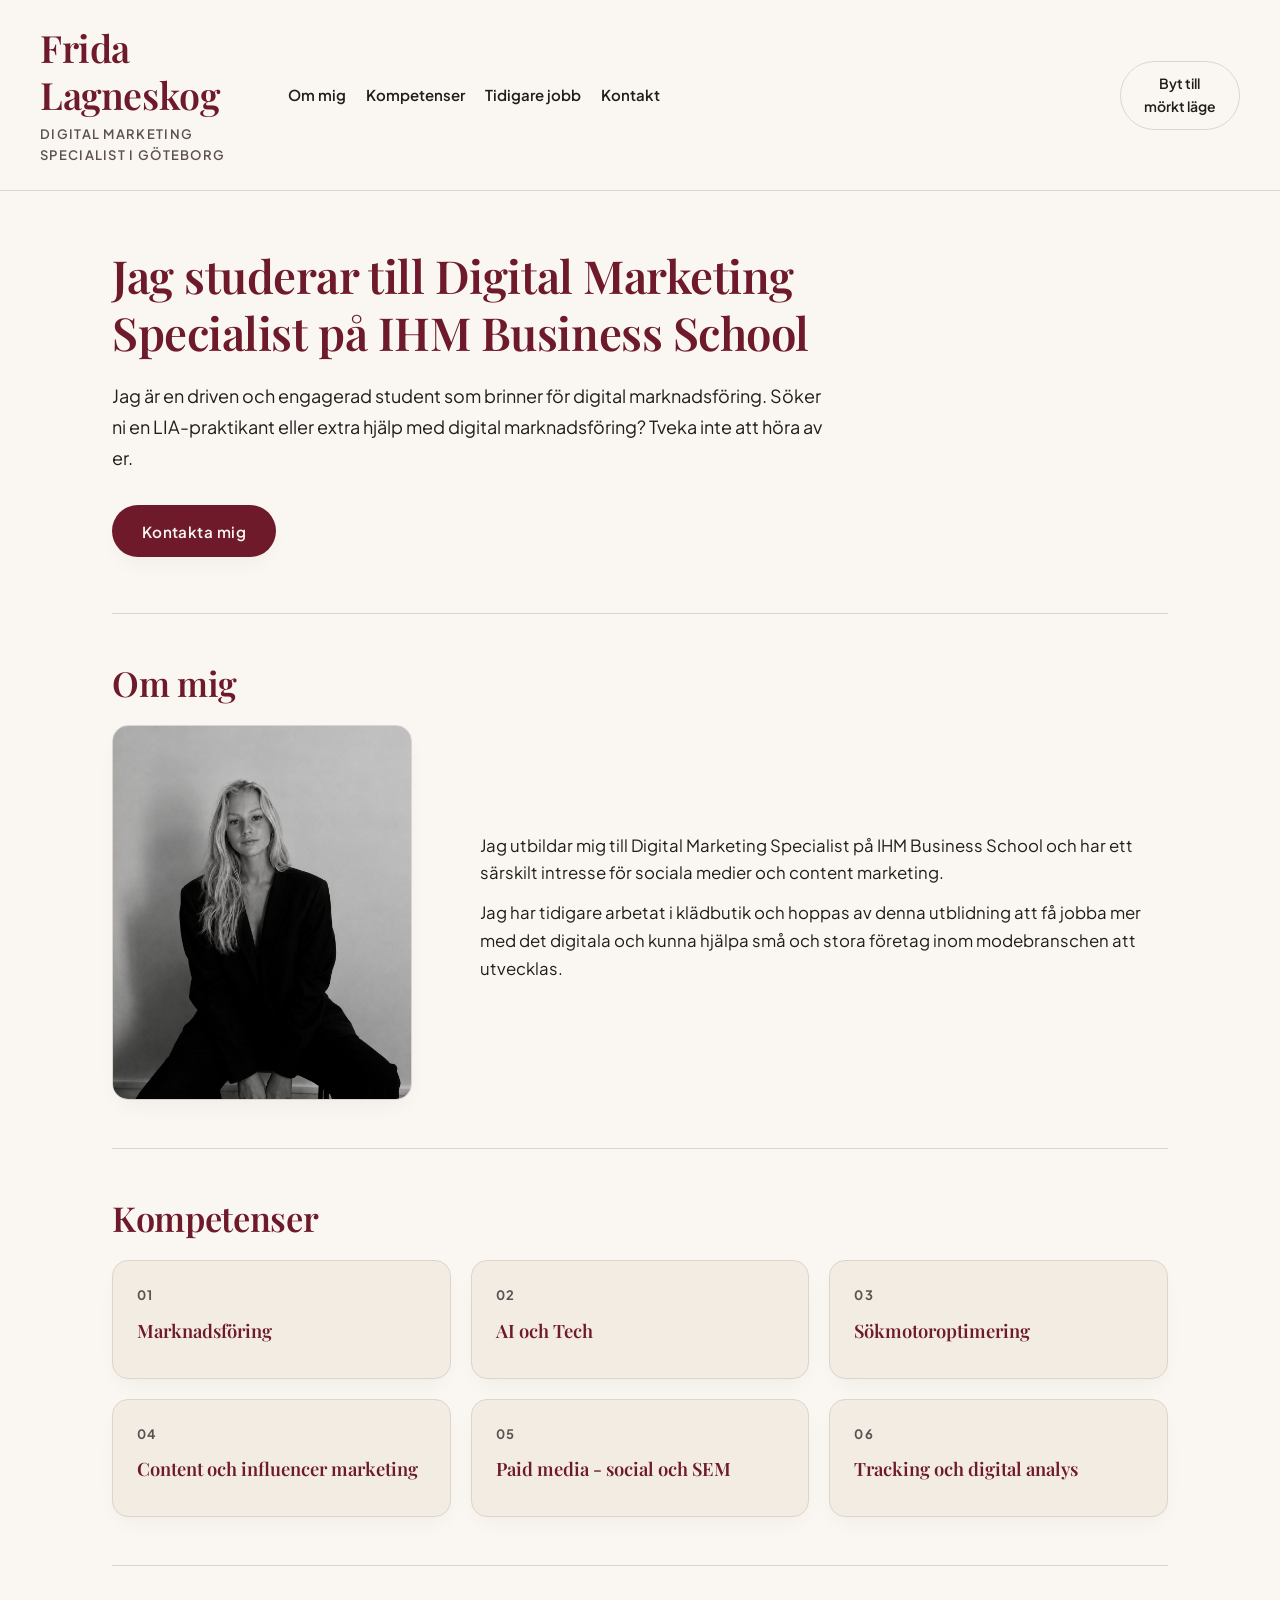
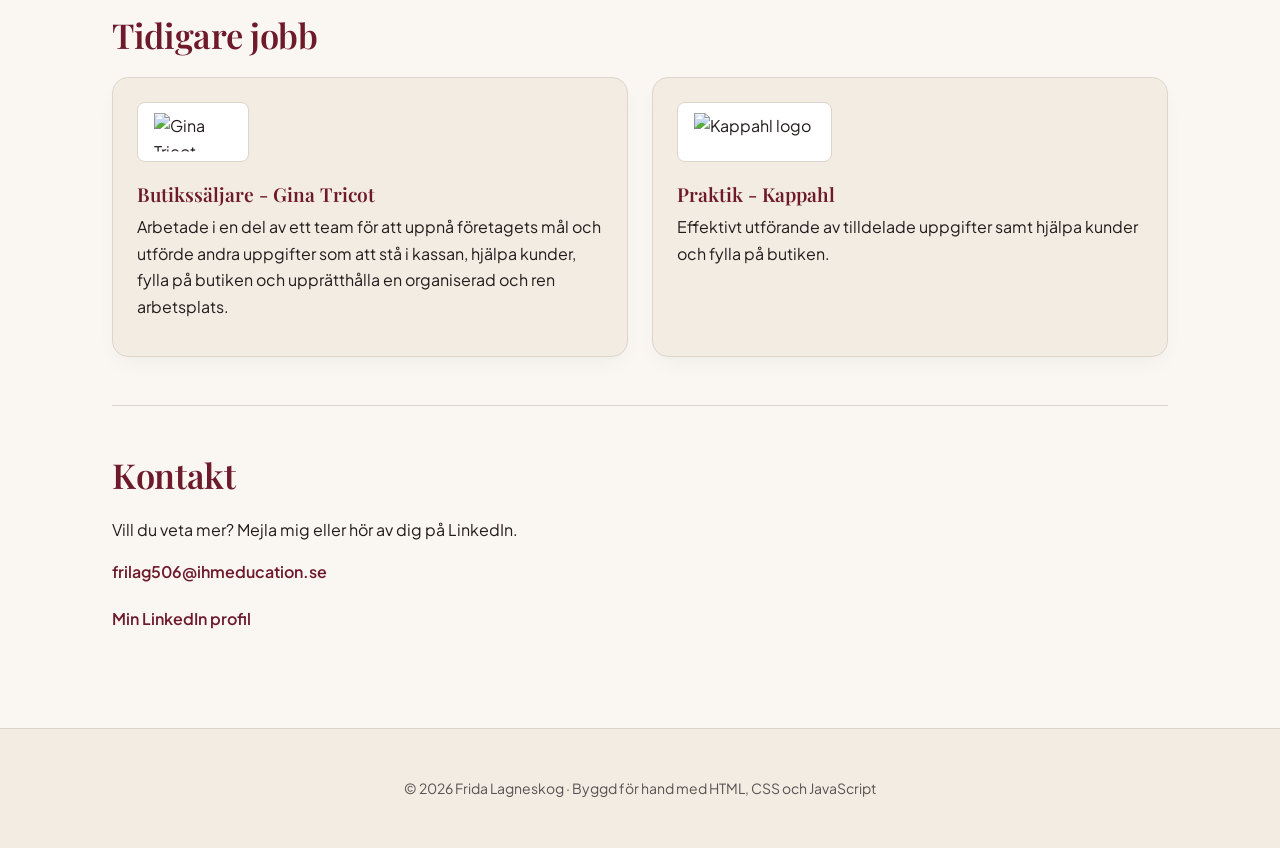
==== ihm-frida-lagneskog/index.html @ 43b55416 "Add files via upload" ====
<!DOCTYPE html>
<html lang="sv">

<head>
   <meta charset="UTF-8">
   <meta name="viewport" content="width=device-width, initial-scale=1.0">
   <title>Frida Lagneskog - Digital Marketing Specialist</title>
   <link rel="preconnect" href="https://fonts.googleapis.com">
   <link rel="preconnect" href="https://fonts.gstatic.com" crossorigin>
   <link
      href="https://fonts.googleapis.com/css2?family=Playfair+Display:ital,wght@0,400..700;1,400..700&family=Plus+Jakarta+Sans:wght@400;500;600;700&display=swap"
      rel="stylesheet">
   <link rel="stylesheet" href="style.css">
   <script defer src="script.js"></script>
</head>

<body>
   <header class="sidhuvud">
      <div>
         <h1>Frida Lagneskog</h1>
         <p class="roll">Digital Marketing Specialist i Göteborg</p>
      </div>
      <nav aria-label="Huvudmeny">
         <ul>
            <li><a href="#om">Om mig</a></li>
            <li><a href="#kompetenser">Kompetenser</a></li>
            <li><a href="#tidigare-jobb">Tidigare jobb</a></li>
            <li><a href="#kontakt">Kontakt</a></li>
         </ul>
      </nav>
      <button id="tema" type="button" hidden>Byt till mörkt läge</button>
   </header>

   <main>
      <section class="hero">
         <h2>Jag studerar till Digital Marketing Specialist på IHM Business School</h2>
         <p>Jag är en driven och engagerad student som brinner för digital marknadsföring. Söker ni en LIA-praktikant
            eller extra hjälp med digital marknadsföring? Tveka inte att höra av er.</p>
         <a href="#kontakt" class="knapp">Kontakta mig</a>
      </section>

      <section id="om">
         <h2>Om mig</h2>
         <div class="om-innehall">
            <img src="img/ChatGPT Image 6 okt. 2026 13_39_06.png" alt="Frida Lagneskog profilbild" width="315"
               height="400">
            <div class="om-text">
               <p>Jag utbildar mig till Digital Marketing Specialist på IHM Business School och har ett särskilt
                  intresse för
                  sociala medier och content marketing.</p>
               <p>Jag har tidigare arbetat i klädbutik och hoppas av denna utblidning att få jobba mer med det digitala
                  och kunna hjälpa små och stora företag inom modebranschen att utvecklas.</p>
            </div>
         </div>
      </section>

      <section id="kompetenser">
         <h2>Kompetenser</h2>
         <ul class="rutnat">
            <li class="kort">
               <h3>Marknadsföring</h3>
               <p></p>
            </li>
            <li class="kort">
               <h3>AI och Tech</h3>
               <p></p>
            </li>
            <li class="kort">
               <h3>Sökmotoroptimering</h3>
               <p></p>
            </li>
            <li class="kort">
               <h3>Content och influencer marketing</h3>
               <p></p>
            </li>
            <li class="kort">
               <h3>Paid media - social och SEM</h3>
               <p></p>
            </li>
            <li class="kort">
               <h3>Tracking och digital analys</h3>
               <p></p>
            </li>
         </ul>
      </section>

      <section id="tidigare-jobb">
         <h2>Tidigare jobb</h2>
         <div class="jobb-lista">
            <article class="kort">
               <img src="https://mb.cision.com/Public/855/2173618/aded8eeba1268b85_org.jpg" alt="Gina Tricot logo"
                  width="200" height="100">
               <h3>Butikssäljare - Gina Tricot</h3>
               <p>Arbetade i en del av ett team för att uppnå företagets mål och utförde andra uppgifter som att stå i
                  kassan, hjälpa kunder, fylla på butiken och upprätthålla en organiserad och ren arbetsplats.</p>
            </article>
            <article class="kort">
               <img
                  src="https://encrypted-tbn0.gstatic.com/images?q=tbn:ANd9GcSb02MdZuH4FL2y14DVfntzesoK6RxJY8V3Gs4oWfGFDg&s=10"
                  alt="Kappahl logo" width="250" height="80">
               <h3>Praktik - Kappahl</h3>
               <p>Effektivt utförande av tilldelade uppgifter samt hjälpa kunder och fylla på butiken.</p>
            </article>
         </div>
      </section>

      <section id="kontakt">
         <h2>Kontakt</h2>
         <p>Vill du veta mer? Mejla mig eller hör av dig på LinkedIn.</p>
         <p><a href="mailto:frilag506@ihmeducation.se">frilag506@ihmeducation.se</a></p>
         <p><a href="https://www.linkedin.com/in/frida-lagneskog-147051428/" target="_blank" rel="noopener">Min LinkedIn
               profil</a></p>
      </section>
   </main>

   <footer>
      <p>© 2026 Frida Lagneskog · Byggd för hand med HTML, CSS och JavaScript</p>
   </footer>
</body>

</html>
---- ihm-frida-lagneskog/style.css ----
/* ==========================================================================
   Frida Lagneskog - Personal Brand Style
   Designad med inspiration från modetidningar, editorial minimalism
   och lugna, varma färgtoner.
   ========================================================================== */

/* 1 · Box-modellen: bredden gäller hela lådan och mjuk scrollning */
*,
*::before,
*::after {
    box-sizing: border-box;
}

html {
    scroll-behavior: smooth;
}

/* 2 · Varumärket som variabler (inspirerat av färgkartan i 'ladda ned (1).jpg') */
:root {
    /* Färger för ljust läge */
    --text: #231b1c;
    /* Bordeaux Noir: djup espressobrun för hög kontrast (>14:1) */
    --text-subtil: #5c5053;
    /* Mjuk dämpad ton för sekundär text (>6.5:1) */
    --yta: #faf7f2;
    /* Vanilla Silk: varm, lugn krämfärgad bakgrund */
    --yta-2: #f2ece2;
    /* Alpine Oat: mjuk ljusgreige för kort och ytor */
    --yta-kort: #ffffff;
    /* Ren vit för kontrastlyft på vissa ytor */
    --kant: #ddd5cb;
    /* Warm Greige: diskret elegant ram och linjer */
    --primar: #6e1a2b;
    /* Cherry Velvet: djup vinröd modeaccent (>9:1) */
    --primar-hover: #541320;
    /* Något mörkare vid hovring */
    --accent: #6e1a2b;
    /* Accentfärg för primära knappar */
    --knapptext: #faf7f2;
    /* Ljus krämfärg på mörk knapp (>11:1) */

    /* Typografi */
    --typsnitt-rubrik: 'Playfair Display', Georgia, 'Times New Roman', serif;
    --typsnitt-brodtext: 'Plus Jakarta Sans', system-ui, -apple-system, sans-serif;

    /* Avstånd och former */
    --luft: 1rem;
    --radie: 16px;
    --radie-rund: 9999px;
    --skugga: 0 10px 25px -8px rgba(35, 27, 28, 0.06);
    --skugga-hover: 0 16px 32px -8px rgba(110, 26, 43, 0.14);
}

/* 3 · Grundstil (mobil först, ren typografi och harmoniska proportioner) */
body {
    margin: 0;
    font-family: var(--typsnitt-brodtext);
    font-size: 1rem;
    line-height: 1.65;
    color: var(--text);
    background-color: var(--yta);
    transition: background-color 0.3s ease, color 0.3s ease;
    -webkit-font-smoothing: antialiased;
}

h1,
h2,
h3 {
    font-family: var(--typsnitt-rubrik);
    line-height: 1.25;
    color: var(--primar);
    font-weight: 600;
}

h1 {
    font-size: 1.85rem;
    margin: 0;
    letter-spacing: -0.01em;
}

h2 {
    font-size: 1.65rem;
    margin-top: 0;
    margin-bottom: calc(var(--luft) * 1.25);
    letter-spacing: -0.01em;
}

h3 {
    font-size: 1.2rem;
    margin-top: 0;
    margin-bottom: 0.5rem;
}

p {
    margin: 0 0 calc(var(--luft) * 0.75);
    max-width: 65ch;
}

a {
    color: var(--primar);
    text-decoration: none;
    transition: opacity 0.2s ease, color 0.2s ease;
}

a:hover {
    text-decoration: underline;
}

img {
    max-width: 100%;
    height: auto;
    display: block;
}

/* 4 · Sidhuvud och meny (stilrent med luft och enkel navigering) */
header,
.sidhuvud {
    display: flex;
    flex-direction: column;
    align-items: flex-start;
    gap: var(--luft);
    padding: calc(var(--luft) * 1.5) var(--luft);
    background: var(--yta);
    border-bottom: 1px solid var(--kant);
}

.roll {
    font-size: 0.8125rem;
    text-transform: uppercase;
    letter-spacing: 0.1em;
    color: var(--text-subtil);
    font-weight: 600;
    margin: 0.35rem 0 0 0;
}

nav {
    width: 100%;
}

nav ul {
    display: flex;
    flex-wrap: wrap;
    gap: calc(var(--luft) * 0.75) calc(var(--luft) * 1.25);
    list-style: none;
    margin: 0;
    padding: 0;
}

nav a {
    font-size: 0.9375rem;
    font-weight: 600;
    color: var(--text);
    padding: 0.25rem 0;
    position: relative;
}

nav a:hover {
    color: var(--primar);
    text-decoration: none;
}

nav a::after {
    content: "";
    position: absolute;
    bottom: 0;
    left: 0;
    width: 0%;
    height: 2px;
    background-color: var(--primar);
    transition: width 0.25s ease;
}

nav a:hover::after {
    width: 100%;
}

/* 5 · Innehållsytan och hjälteavsnittet (Hero) */
main {
    max-width: 68rem;
    margin: 0 auto;
    padding: 0 var(--luft);
}

section {
    padding: calc(var(--luft) * 3) 0;
    border-bottom: 1px solid var(--kant);
}

section:last-of-type {
    border-bottom: none;
}

/* Hero-sektionen (första sektionen på sidan) */
.hero,
main>section:first-of-type {
    padding-top: calc(var(--luft) * 3.5);
    padding-bottom: calc(var(--luft) * 3.5);
}

.hero h2,
main>section:first-of-type h2 {
    font-size: 2.1rem;
    line-height: 1.25;
    max-width: 28ch;
    margin-bottom: calc(var(--luft) * 1.25);
}

.hero p,
main>section:first-of-type p {
    font-size: 1.125rem;
    line-height: 1.7;
    color: var(--text);
    margin-bottom: calc(var(--luft) * 2);
    max-width: 55ch;
}

/* Primär knapp i mode-stil */
.knapp {
    display: inline-flex;
    align-items: center;
    justify-content: center;
    padding: 0.85rem 1.85rem;
    background: var(--accent);
    color: var(--knapptext);
    font-weight: 600;
    font-size: 0.95rem;
    letter-spacing: 0.03em;
    text-decoration: none;
    border-radius: var(--radie-rund);
    box-shadow: var(--skugga);
    transition: transform 0.2s ease, box-shadow 0.2s ease, background-color 0.2s ease;
}

.knapp:hover {
    transform: translateY(-2px);
    box-shadow: var(--skugga-hover);
    text-decoration: none;
    background-color: var(--primar-hover);
    color: var(--knapptext);
}

/* 6 · Kort i ett rutnät och redaktionella sektioner */

/* Om mig: layout och porträttbild */
#om .om-innehall {
    display: flex;
    flex-direction: column;
    gap: calc(var(--luft) * 1.5);
    align-items: flex-start;
}

#om img {
    border-radius: var(--radie);
    box-shadow: var(--skugga);
    border: 1px solid var(--kant);
    object-fit: cover;
    aspect-ratio: 4 / 5;
    width: 100%;
    max-width: 300px;
}

#om .om-text p {
    font-size: 1.05rem;
}

/* Kompetenser: rutnät med numrerade redaktionella kort */
.rutnat,
#kompetenser ul {
    display: grid;
    grid-template-columns: 1fr;
    gap: calc(var(--luft) * 1.25);
    list-style: none;
    padding: 0;
    margin: 0;
    counter-reset: kompetens-rakknare;
}

.kort,
#kompetenser li {
    background: var(--yta-2);
    padding: calc(var(--luft) * 1.5);
    border: 1px solid var(--kant);
    border-radius: var(--radie);
    position: relative;
    box-shadow: var(--skugga);
    transition: transform 0.25s ease, box-shadow 0.25s ease, border-color 0.25s ease;
}

.kort:hover,
#kompetenser li:hover {
    transform: translateY(-3px);
    box-shadow: var(--skugga-hover);
    border-color: var(--primar);
}

/* Subtil numrering (01, 02...) inspirerat av 'Black gray minimalist personal brand.jpg' */
#kompetenser li::before {
    counter-increment: kompetens-rakknare;
    content: "0" counter(kompetens-rakknare);
    display: block;
    font-size: 0.8125rem;
    font-weight: 700;
    letter-spacing: 0.1em;
    color: var(--text-subtil);
    margin-bottom: 0.75rem;
}

#kompetenser h3 {
    font-size: 1.15rem;
    margin-bottom: 0.25rem;
}

/* Tidigare jobb: logotyper och kort */
.jobb-lista {
    display: grid;
    grid-template-columns: 1fr;
    gap: calc(var(--luft) * 1.5);
}

#tidigare-jobb .kort {
    display: flex;
    flex-direction: column;
    align-items: flex-start;
    padding: calc(var(--luft) * 1.5);
}

#tidigare-jobb img {
    height: 60px;
    width: auto;
    max-width: 180px;
    object-fit: contain;
    background: #ffffff;
    padding: 0.6rem 1rem;
    border-radius: calc(var(--radie) / 2);
    border: 1px solid var(--kant);
    margin-bottom: calc(var(--luft) * 1.25);
}

/* Kontaktsektionen */
#kontakt p a {
    font-weight: 600;
    display: inline-block;
    padding: 0.25rem 0;
}

/* 7 · Knappar, fokus och tillgänglighet */
button,
#tema {
    font: inherit;
    font-size: 0.875rem;
    font-weight: 600;
    padding: 0.65rem 1.25rem;
    color: var(--text);
    background: transparent;
    border: 1.5px solid var(--kant);
    border-radius: var(--radie-rund);
    cursor: pointer;
    transition: all 0.2s ease;
}

button:hover,
#tema:hover {
    border-color: var(--primar);
    color: var(--primar);
    background: var(--yta-2);
}

/* Tydlig fokusram för tangentbordsnavigering (krav för tillgänglighet) */
a:focus-visible,
button:focus-visible,
#tema:focus-visible {
    outline: 3px solid var(--primar);
    outline-offset: 4px;
    border-radius: 4px;
}

/* Sidfot */
footer {
    padding: calc(var(--luft) * 3) var(--luft);
    text-align: center;
    background: var(--yta-2);
    border-top: 1px solid var(--kant);
    margin-top: calc(var(--luft) * 2);
}

footer p {
    font-size: 0.875rem;
    color: var(--text-subtil);
    margin: 0 auto;
}

/* 8 · Större skärmar (skärmbredd från 768px och uppåt) */
@media (min-width: 48rem) {

    header,
    .sidhuvud {
        flex-direction: row;
        justify-content: space-between;
        align-items: center;
        padding: calc(var(--luft) * 1.5) calc(var(--luft) * 2.5);
    }

    h1 {
        font-size: 2.35rem;
    }

    .hero h2,
    main>section:first-of-type h2 {
        font-size: 2.85rem;
    }

    h2 {
        font-size: 2.15rem;
    }

    /* Om mig: elegant tvåkolumnslayout med bild och text bredvid varandra */
    #om .om-innehall {
        display: grid;
        grid-template-columns: 320px 1fr;
        gap: calc(var(--luft) * 3);
        align-items: center;
    }

    /* Kompetenser: två kolumner på surfplatta */
    .rutnat,
    #kompetenser ul {
        grid-template-columns: repeat(2, 1fr);
    }

    /* Tidigare jobb: två kolumner sida vid sida */
    .jobb-lista {
        grid-template-columns: repeat(2, 1fr);
    }
}

@media (min-width: 64rem) {

    /* Kompetenser: tre kolumner på större datorskärm */
    .rutnat,
    #kompetenser ul {
        grid-template-columns: repeat(3, 1fr);
    }
}

/* 9 · Mörkt läge: nya färger när body har klassen morkt */
body.morkt {
    /* Färger för mörkt läge */
    --text: #faf6f0;
    /* Vanilla Silk: mjuk ljus krämfärg (>14:1) */
    --text-subtil: #c2b5b8;
    /* Mjuk pudrig ljusgrå för sekundär text (>7.5:1) */
    --yta: #181214;
    /* Bordeaux Noir: djup vinröd/svart bakgrund */
    --yta-2: #241c1f;
    /* Elegant plommon-greige för kort och sidfot */
    --yta-kort: #2b2125;
    /* Något ljusare för extra djup */
    --kant: #3e3035;
    /* Dämpad mörk ram */
    --primar: #efa7b3;
    /* Soft Blush: mjuk ljusrosa med hög kontrast (>9:1) */
    --primar-hover: #f7c5ce;
    /* Ännu ljusare vid hovring */
    --accent: #efa7b3;
    /* Ljusrosa accentfärg */
    --knapptext: #181214;
    /* Mörk kontrasttext på ljus knapp (>9:1) */

    /* Skuggor anpassade för mörk bakgrund */
    --skugga: 0 10px 25px -8px rgba(0, 0, 0, 0.5);
    --skugga-hover: 0 16px 32px -8px rgba(239, 167, 179, 0.2);
}
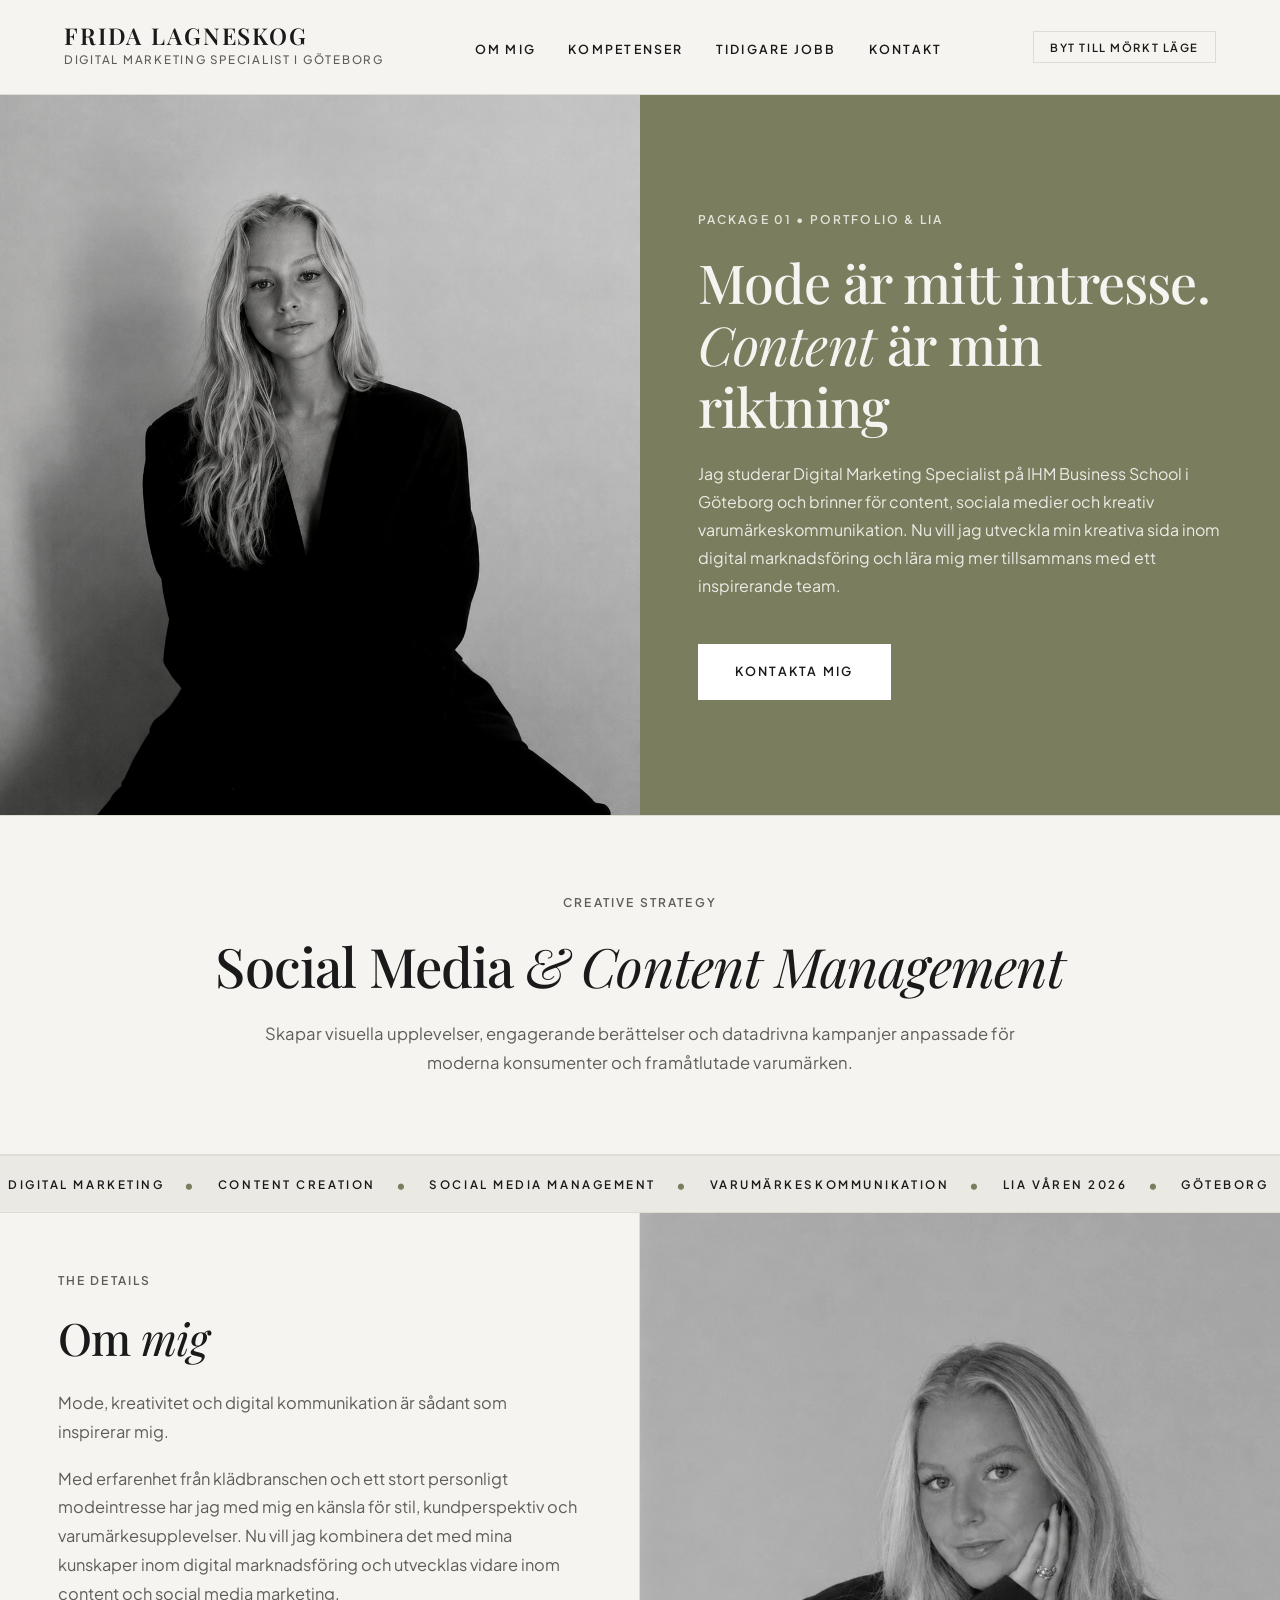
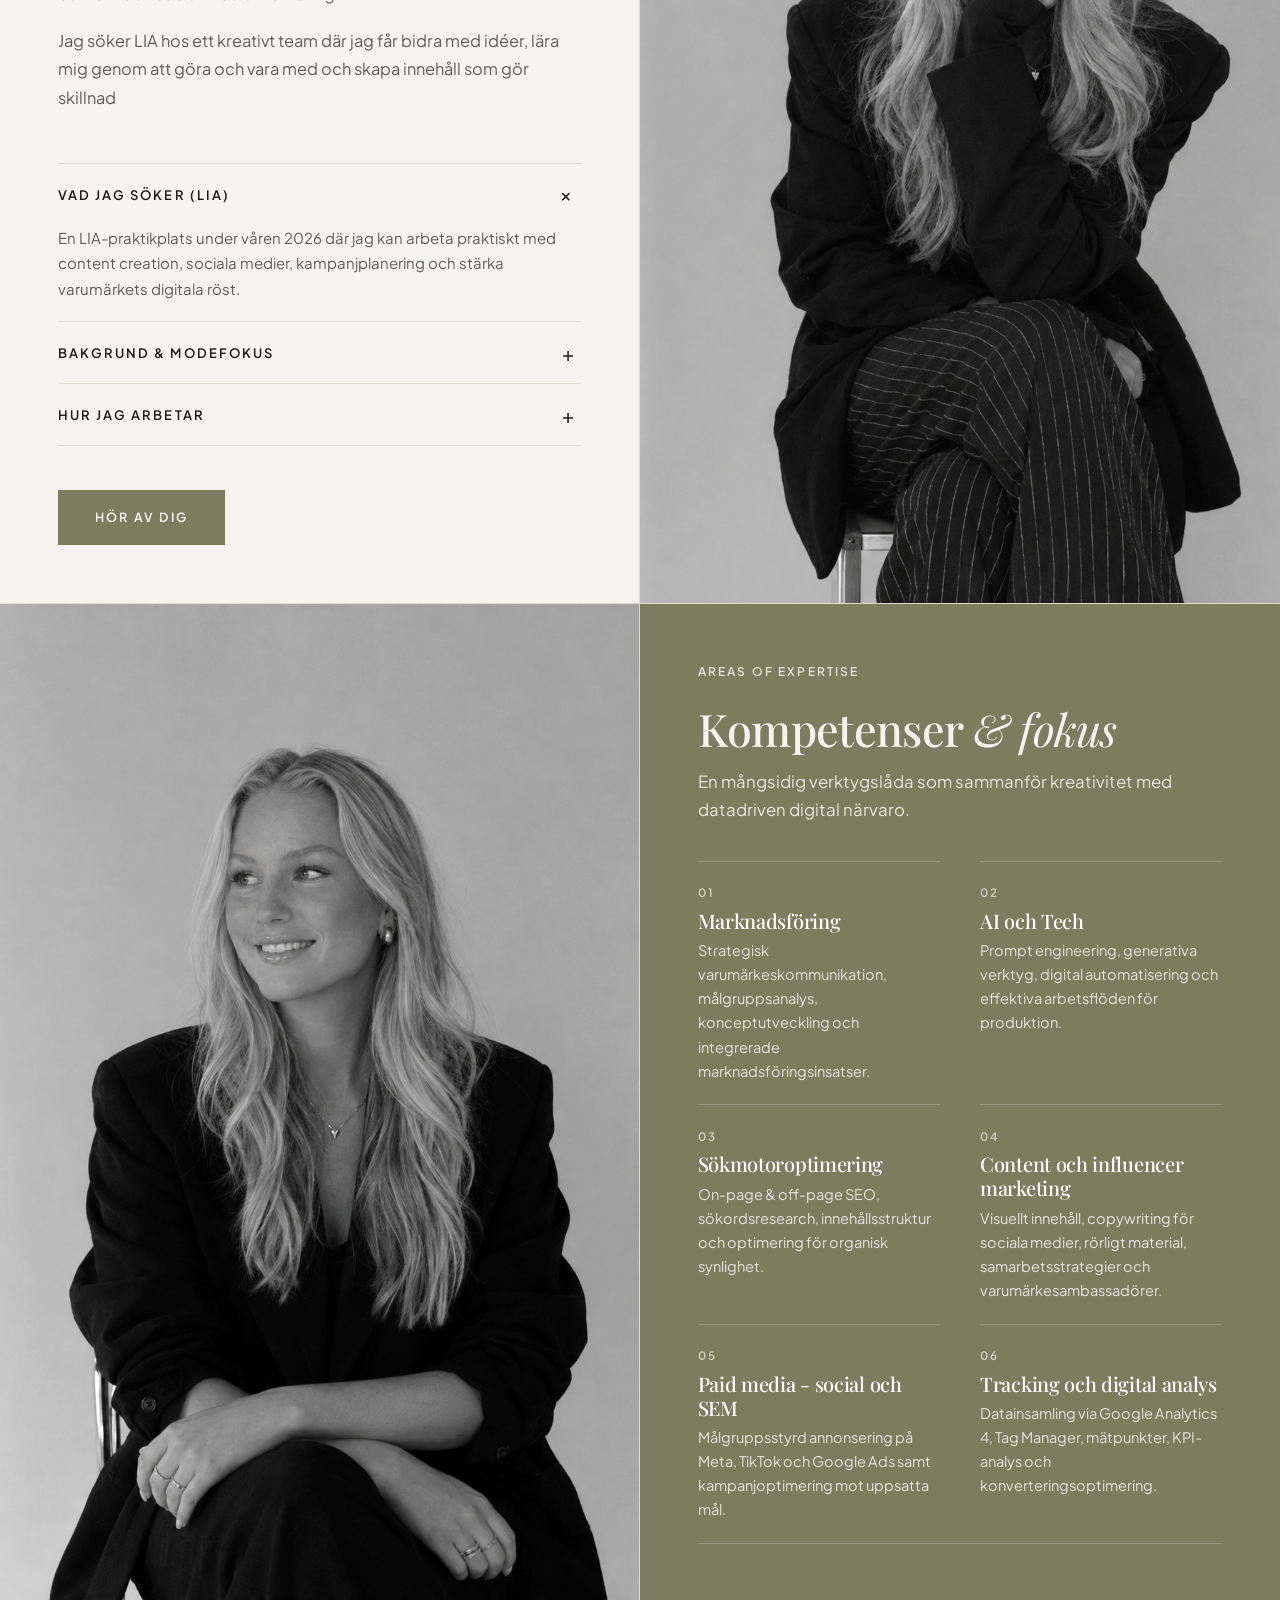
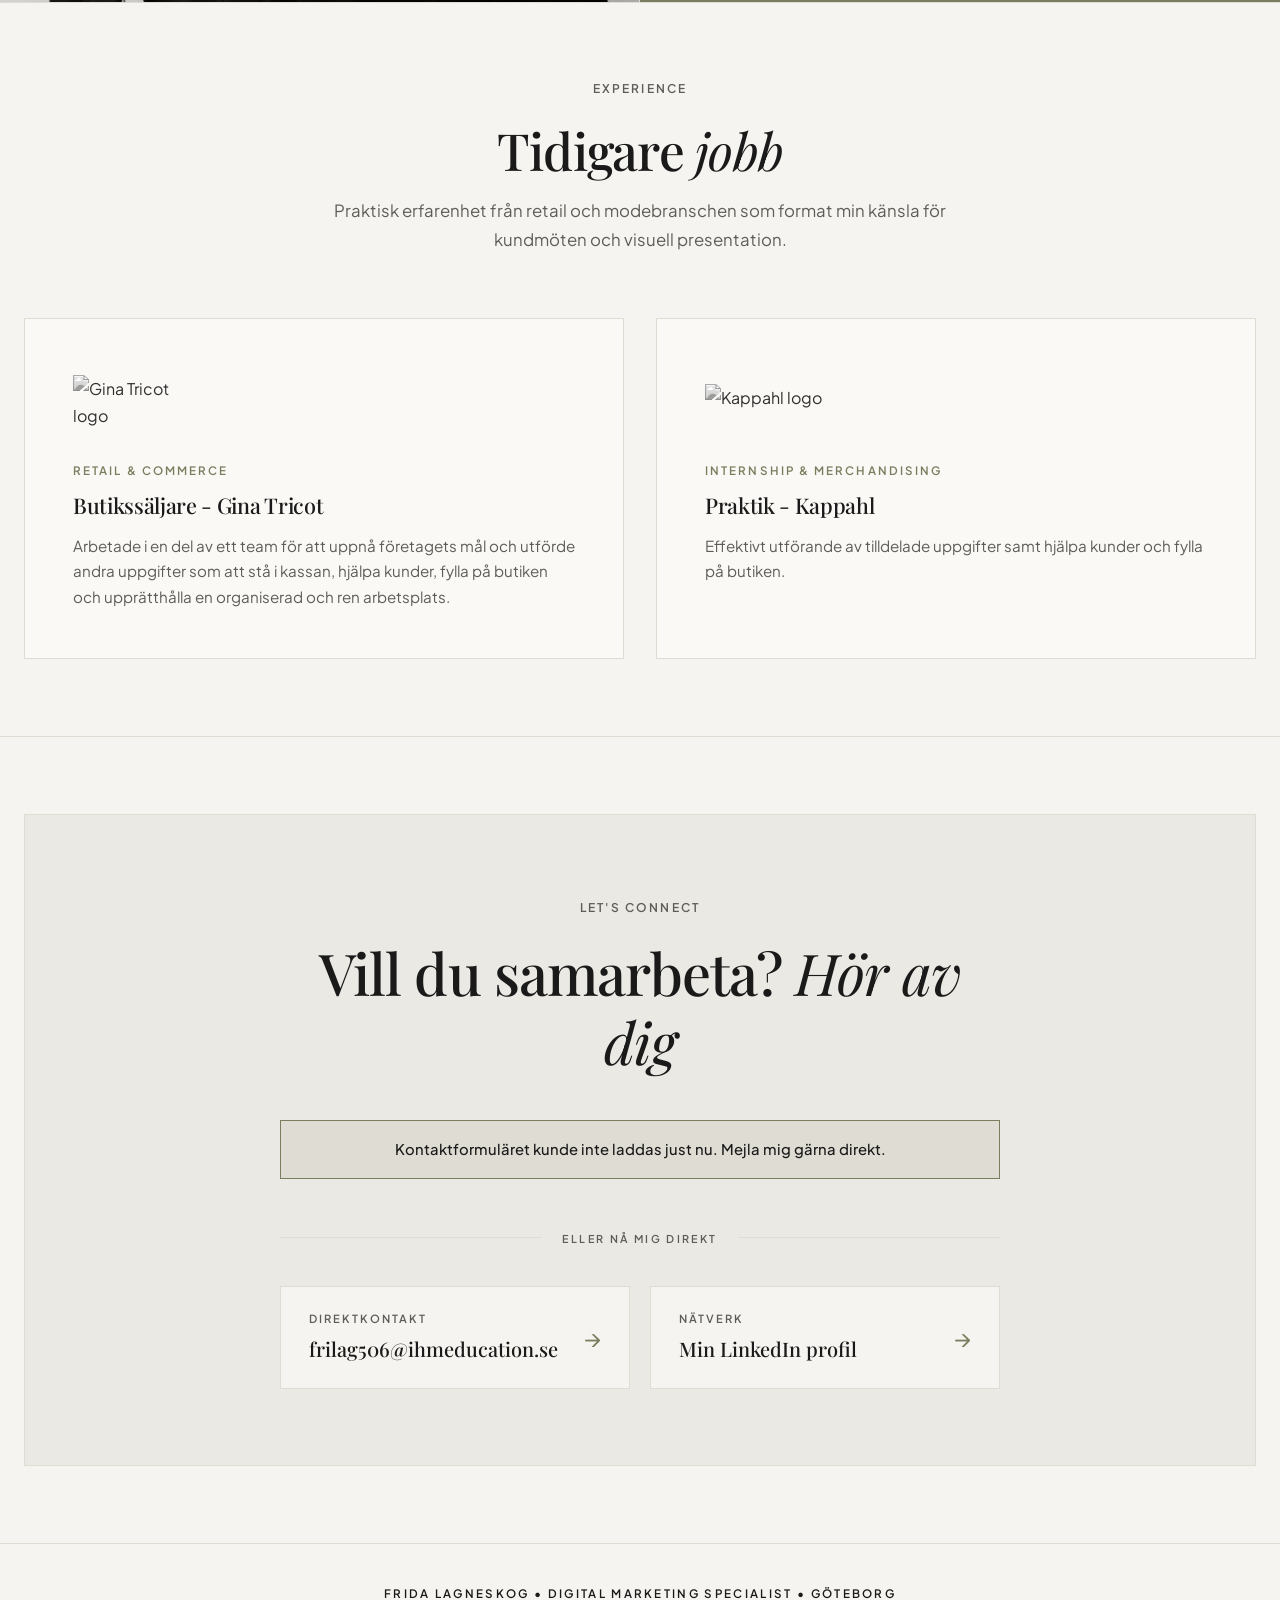
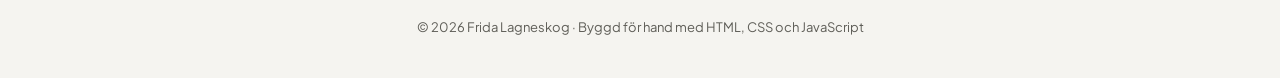
==== commit 993dea42: "Publish updated personal brand site" ====
--- a/ihm-frida-lagneskog/index.html
+++ b/ihm-frida-lagneskog/index.html
@@ -8,16 +8,30 @@
    <link rel="preconnect" href="https://fonts.googleapis.com">
    <link rel="preconnect" href="https://fonts.gstatic.com" crossorigin>
    <link
-      href="https://fonts.googleapis.com/css2?family=Playfair+Display:ital,wght@0,400..700;1,400..700&family=Plus+Jakarta+Sans:wght@400;500;600;700&display=swap"
+      href="https://fonts.googleapis.com/css2?family=Cormorant+Garamond:ital,wght@0,400;0,500;0,600;0,700;1,400;1,600&family=Playfair+Display:ital,wght@0,400..700;1,400..700&family=Plus+Jakarta+Sans:wght@400;500;600;700&display=swap"
       rel="stylesheet">
    <link rel="stylesheet" href="style.css">
    <script defer src="script.js"></script>
+   <!-- Google Tag Manager -->
+   <script>(function (w, d, s, l, i) {
+         w[l] = w[l] || []; w[l].push({
+            'gtm.start':
+               new Date().getTime(), event: 'gtm.js'
+         }); var f = d.getElementsByTagName(s)[0],
+            j = d.createElement(s), dl = l != 'dataLayer' ? '&l=' + l : ''; j.async = true; j.src =
+               'https://www.googletagmanager.com/gtm.js?id=' + i + dl; f.parentNode.insertBefore(j, f);
+      })(window, document, 'script', 'dataLayer', 'GTM-MLQKWL65');</script>
+   <!-- End Google Tag Manager -->
 </head>
 
 <body>
+   <!-- Google Tag Manager (noscript) -->
+   <noscript><iframe src="https://www.googletagmanager.com/ns.html?id=GTM-MLQKWL65" height="0" width="0"
+         style="display:none;visibility:hidden"></iframe></noscript>
+   <!-- End Google Tag Manager (noscript) -->
    <header class="sidhuvud">
-      <div>
-         <h1>Frida Lagneskog</h1>
+      <div class="logo-omrade">
+         <h1 class="brand-h1"><a href="#" class="brand-titel">Frida Lagneskog</a></h1>
          <p class="roll">Digital Marketing Specialist i Göteborg</p>
       </div>
       <nav aria-label="Huvudmeny">
@@ -28,93 +42,266 @@
             <li><a href="#kontakt">Kontakt</a></li>
          </ul>
       </nav>
-      <button id="tema" type="button" hidden>Byt till mörkt läge</button>
+      <div class="sidhuvud-atgarder">
+         <button id="tema" type="button" hidden>Byt till mörkt läge</button>
+      </div>
    </header>
 
    <main>
-      <section class="hero">
-         <h2>Jag studerar till Digital Marketing Specialist på IHM Business School</h2>
-         <p>Jag är en driven och engagerad student som brinner för digital marknadsföring. Söker ni en LIA-praktikant
-            eller extra hjälp med digital marknadsföring? Tveka inte att höra av er.</p>
-         <a href="#kontakt" class="knapp">Kontakta mig</a>
-      </section>
-
-      <section id="om">
-         <h2>Om mig</h2>
-         <div class="om-innehall">
-            <img src="img/ChatGPT Image 6 okt. 2026 13_39_06.png" alt="Frida Lagneskog profilbild" width="315"
-               height="400">
+      <!-- HERO SEKTION: 2-kolumners grid (Vänster bild, Höger dämpad olivgrön box) -->
+      <section class="hero hero-split">
+         <div class="hero-bild-kolumn">
+            <img src="img/ChatGPT Image 6 okt. 2026 13_39_06.png"
+               alt="Frida Lagneskog - Mode och Digital Marknadsföring" class="hero-foto" width="800" height="960">
+         </div>
+         <div class="hero-text-kolumn">
+            <span class="etikett etikett--ljus">PACKAGE 01 &bull; PORTFOLIO &amp; LIA</span>
+            <h2>Mode är mitt intresse. <em>Content</em> är min riktning</h2>
+            <p>Jag studerar Digital Marketing Specialist på IHM Business School i Göteborg och brinner för content,
+               sociala
+               medier och kreativ varumärkeskommunikation. Nu vill jag utveckla min kreativa sida inom digital
+               marknadsföring och lära mig mer tillsammans med ett inspirerande team.</p>
+            <div class="hero-cta-rad">
+               <a href="#kontakt" class="knapp knapp--vit">Kontakta mig</a>
+            </div>
+         </div>
+      </section>
+
+      <!-- EDITORIAL INTRO BANNER -->
+      <section class="editorial-banner">
+         <span class="etikett etikett--center">CREATIVE STRATEGY</span>
+         <h2 class="editorial-titel">Social Media <em>&amp; Content Management</em></h2>
+         <p class="editorial-ingress">Skapar visuella upplevelser, engagerande berättelser och datadrivna kampanjer
+            anpassade för moderna konsumenter och framåtlutade varumärken.</p>
+      </section>
+
+      <!-- TICKER / MARQUEE STRIP -->
+      <div class="ticker-sektion" aria-hidden="true">
+         <div class="ticker-innehall">
+            <span>DIGITAL MARKETING</span> <span class="ticker-punkt">&bull;</span>
+            <span>CONTENT CREATION</span> <span class="ticker-punkt">&bull;</span>
+            <span>SOCIAL MEDIA MANAGEMENT</span> <span class="ticker-punkt">&bull;</span>
+            <span>VARUMÄRKESKOMMUNIKATION</span> <span class="ticker-punkt">&bull;</span>
+            <span>LIA VÅREN 2026</span> <span class="ticker-punkt">&bull;</span>
+            <span>GÖTEBORG</span> <span class="ticker-punkt">&bull;</span>
+            <span>IHM BUSINESS SCHOOL</span> <span class="ticker-punkt">&bull;</span>
+            <span>SEO &amp; ANALYTICS</span> <span class="ticker-punkt">&bull;</span>
+            <!-- Dubblerad för skarvlös kontinuerlig rullning -->
+            <span>DIGITAL MARKETING</span> <span class="ticker-punkt">&bull;</span>
+            <span>CONTENT CREATION</span> <span class="ticker-punkt">&bull;</span>
+            <span>SOCIAL MEDIA MANAGEMENT</span> <span class="ticker-punkt">&bull;</span>
+            <span>VARUMÄRKESKOMMUNIKATION</span> <span class="ticker-punkt">&bull;</span>
+            <span>LIA VÅREN 2026</span> <span class="ticker-punkt">&bull;</span>
+            <span>GÖTEBORG</span> <span class="ticker-punkt">&bull;</span>
+            <span>IHM BUSINESS SCHOOL</span> <span class="ticker-punkt">&bull;</span>
+            <span>SEO &amp; ANALYTICS</span> <span class="ticker-punkt">&bull;</span>
+         </div>
+      </div>
+
+      <!-- SEKTION 1: OM MIG (Schackrutig: Text & Accordion till vänster, Bild till höger) -->
+      <section id="om" class="schackruta schackruta--om">
+         <div class="schackruta-text ljus-ruta">
+            <span class="etikett">THE DETAILS</span>
+            <h2>Om <em>mig</em></h2>
             <div class="om-text">
-               <p>Jag utbildar mig till Digital Marketing Specialist på IHM Business School och har ett särskilt
-                  intresse för
-                  sociala medier och content marketing.</p>
-               <p>Jag har tidigare arbetat i klädbutik och hoppas av denna utblidning att få jobba mer med det digitala
-                  och kunna hjälpa små och stora företag inom modebranschen att utvecklas.</p>
-            </div>
-         </div>
-      </section>
-
-      <section id="kompetenser">
-         <h2>Kompetenser</h2>
-         <ul class="rutnat">
-            <li class="kort">
-               <h3>Marknadsföring</h3>
-               <p></p>
-            </li>
-            <li class="kort">
-               <h3>AI och Tech</h3>
-               <p></p>
-            </li>
-            <li class="kort">
-               <h3>Sökmotoroptimering</h3>
-               <p></p>
-            </li>
-            <li class="kort">
-               <h3>Content och influencer marketing</h3>
-               <p></p>
-            </li>
-            <li class="kort">
-               <h3>Paid media - social och SEM</h3>
-               <p></p>
-            </li>
-            <li class="kort">
-               <h3>Tracking och digital analys</h3>
-               <p></p>
-            </li>
-         </ul>
-      </section>
-
-      <section id="tidigare-jobb">
-         <h2>Tidigare jobb</h2>
+               <p>Mode, kreativitet och digital kommunikation är sådant som inspirerar mig.</p>
+               <p>Med erfarenhet från klädbranschen och ett stort personligt modeintresse har jag med mig en känsla för
+                  stil, kundperspektiv och varumärkesupplevelser. Nu vill jag kombinera det med mina kunskaper inom
+                  digital marknadsföring och utvecklas vidare inom content och social media marketing.</p>
+               <p>Jag söker LIA hos ett kreativt team där jag får bidra med idéer, lära mig genom att göra och vara med
+                  och skapa innehåll som gör skillnad</p>
+            </div>
+
+            <!-- Interaktiva utfällbara dragspel (accordions) med stilrena plus/minus-ikoner -->
+            <div class="accordion-grupp">
+               <details class="accordion-item" open>
+                  <summary class="accordion-header">
+                     <span class="accordion-titel">VAD JAG SÖKER (LIA)</span>
+                     <span class="accordion-ikon" aria-hidden="true">+</span>
+                  </summary>
+                  <div class="accordion-kropp">
+                     <p>En LIA-praktikplats under våren 2026 där jag kan arbeta praktiskt med content creation, sociala
+                        medier, kampanjplanering och stärka varumärkets digitala röst.</p>
+                  </div>
+               </details>
+
+               <details class="accordion-item">
+                  <summary class="accordion-header">
+                     <span class="accordion-titel">BAKGRUND &amp; MODEFOKUS</span>
+                     <span class="accordion-ikon" aria-hidden="true">+</span>
+                  </summary>
+                  <div class="accordion-kropp">
+                     <p>Med erfarenheter från Gina Tricot och Kappahl har jag lärt mig att förstå kundens drivkrafter,
+                        trender, visuell storytelling och konsten att skapa lojalitet.</p>
+                  </div>
+               </details>
+
+               <details class="accordion-item">
+                  <summary class="accordion-header">
+                     <span class="accordion-titel">HUR JAG ARBETAR</span>
+                     <span class="accordion-ikon" aria-hidden="true">+</span>
+                  </summary>
+                  <div class="accordion-kropp">
+                     <p>Nyfiken, estetiskt driven och noggrann. Jag gillar att kombinera stark visuell identitet med
+                        mätbarhet och analys för att uppnå hållbara resultat.</p>
+                  </div>
+               </details>
+            </div>
+
+            <div class="sektion-cta">
+               <a href="#kontakt" class="knapp knapp--oliv">Hör av dig</a>
+            </div>
+         </div>
+
+         <div class="schackruta-bild">
+            <img src="img/personal-brand-profilbild 2.PNG" alt="Frida Lagneskog profilbild" width="600" height="750"
+               class="sektion-foto">
+         </div>
+      </section>
+
+      <!-- SEKTION 2: KOMPETENSER (Schackrutig: Bild till vänster, Olivgrön box till höger) -->
+      <section id="kompetenser" class="schackruta schackruta--kompetenser">
+         <div class="schackruta-bild">
+            <img src="img/personal-brand-profilbild 3.PNG" alt="Frida Lagneskog - Kompetenser och erfarenhet"
+               width="600" height="750" class="sektion-foto">
+         </div>
+
+         <div class="schackruta-text oliv-ruta">
+            <span class="etikett etikett--ljus">AREAS OF EXPERTISE</span>
+            <h2 class="rubrik-ljus">Kompetenser <em>&amp; fokus</em></h2>
+            <p class="undertitel-ljus">En mångsidig verktygslåda som sammanför kreativitet med datadriven digital
+               närvaro.</p>
+
+            <ul class="rutnat rutnat--redaktionellt">
+               <li class="kort">
+                  <div class="kort-innehall">
+                     <span class="kort-nummer">01</span>
+                     <h3>Marknadsföring</h3>
+                     <p>Strategisk varumärkeskommunikation, målgruppsanalys, konceptutveckling och integrerade
+                        marknadsföringsinsatser.</p>
+                  </div>
+               </li>
+               <li class="kort">
+                  <div class="kort-innehall">
+                     <span class="kort-nummer">02</span>
+                     <h3>AI och Tech</h3>
+                     <p>Prompt engineering, generativa verktyg, digital automatisering och effektiva arbetsflöden för
+                        produktion.</p>
+                  </div>
+               </li>
+               <li class="kort">
+                  <div class="kort-innehall">
+                     <span class="kort-nummer">03</span>
+                     <h3>Sökmotoroptimering</h3>
+                     <p>On-page &amp; off-page SEO, sökordsresearch, innehållsstruktur och optimering för organisk
+                        synlighet.</p>
+                  </div>
+               </li>
+               <li class="kort">
+                  <div class="kort-innehall">
+                     <span class="kort-nummer">04</span>
+                     <h3>Content och influencer marketing</h3>
+                     <p>Visuellt innehåll, copywriting för sociala medier, rörligt material, samarbetsstrategier och
+                        varumärkesambassadörer.</p>
+                  </div>
+               </li>
+               <li class="kort">
+                  <div class="kort-innehall">
+                     <span class="kort-nummer">05</span>
+                     <h3>Paid media - social och SEM</h3>
+                     <p>Målgruppsstyrd annonsering på Meta, TikTok och Google Ads samt kampanjoptimering mot uppsatta
+                        mål.</p>
+                  </div>
+               </li>
+               <li class="kort">
+                  <div class="kort-innehall">
+                     <span class="kort-nummer">06</span>
+                     <h3>Tracking och digital analys</h3>
+                     <p>Datainsamling via Google Analytics 4, Tag Manager, mätpunkter, KPI-analys och
+                        konverteringsoptimering.</p>
+                  </div>
+               </li>
+            </ul>
+         </div>
+      </section>
+
+      <!-- SEKTION 3: TIDIGARE JOBB (Editorial grid) -->
+      <section id="tidigare-jobb" class="jobb-sektion">
+         <div class="sektion-rubrik-block">
+            <span class="etikett etikett--center">EXPERIENCE</span>
+            <h2>Tidigare <em>jobb</em></h2>
+            <p class="sektion-ingress">Praktisk erfarenhet från retail och modebranschen som format min känsla för
+               kundmöten och visuell presentation.</p>
+         </div>
+
          <div class="jobb-lista">
-            <article class="kort">
-               <img src="https://mb.cision.com/Public/855/2173618/aded8eeba1268b85_org.jpg" alt="Gina Tricot logo"
-                  width="200" height="100">
+            <article class="kort jobb-kort">
+               <div class="jobb-logo-omrade">
+                  <img src="https://mb.cision.com/Public/855/2173618/aded8eeba1268b85_org.jpg" alt="Gina Tricot logo"
+                     width="200" height="100" class="jobb-logo">
+               </div>
+               <span class="jobb-tagg">RETAIL &amp; COMMERCE</span>
                <h3>Butikssäljare - Gina Tricot</h3>
                <p>Arbetade i en del av ett team för att uppnå företagets mål och utförde andra uppgifter som att stå i
                   kassan, hjälpa kunder, fylla på butiken och upprätthålla en organiserad och ren arbetsplats.</p>
             </article>
-            <article class="kort">
-               <img
-                  src="https://encrypted-tbn0.gstatic.com/images?q=tbn:ANd9GcSb02MdZuH4FL2y14DVfntzesoK6RxJY8V3Gs4oWfGFDg&s=10"
-                  alt="Kappahl logo" width="250" height="80">
+
+            <article class="kort jobb-kort">
+               <div class="jobb-logo-omrade">
+                  <img
+                     src="https://encrypted-tbn0.gstatic.com/images?q=tbn:ANd9GcSb02MdZuH4FL2y14DVfntzesoK6RxJY8V3Gs4oWfGFDg&s=10"
+                     alt="Kappahl logo" width="250" height="80" class="jobb-logo">
+               </div>
+               <span class="jobb-tagg">INTERNSHIP &amp; MERCHANDISING</span>
                <h3>Praktik - Kappahl</h3>
                <p>Effektivt utförande av tilldelade uppgifter samt hjälpa kunder och fylla på butiken.</p>
             </article>
          </div>
       </section>
 
-      <section id="kontakt">
-         <h2>Kontakt</h2>
-         <p>Vill du veta mer? Mejla mig eller hör av dig på LinkedIn.</p>
-         <p><a href="mailto:frilag506@ihmeducation.se">frilag506@ihmeducation.se</a></p>
-         <p><a href="https://www.linkedin.com/in/frida-lagneskog-147051428/" target="_blank" rel="noopener">Min LinkedIn
-               profil</a></p>
+      <!-- SEKTION 4: KONTAKT (Minimalist & Editorial Banner med Formulär) -->
+      <section id="kontakt" class="kontakt-sektion">
+         <div class="kontakt-ram">
+            <div class="kontakt-innehall">
+               <span class="etikett">LET'S CONNECT</span>
+               <h2>Vill du samarbeta? <em>Hör av dig</em></h2>
+
+               <!-- HubSpot-formuläret skapar formuläret och hanterar inskickningen -->
+               <div id="kontakt-formular" class="kontakt-formular" aria-label="Kontaktformulär"></div>
+               <div id="formular-status" class="formular-status" aria-live="polite" hidden></div>
+
+               <!-- Direktlänkar & Kontaktkort -->
+               <div class="kontakt-delare">
+                  <span>ELLER NÅ MIG DIREKT</span>
+               </div>
+
+               <div class="kontakt-kort-grid">
+                  <a href="mailto:frilag506@ihmeducation.se" class="kontakt-kort">
+                     <div class="kontakt-kort-info">
+                        <span class="kontakt-etikett">DIREKTKONTAKT</span>
+                        <span class="kontakt-varde">frilag506@ihmeducation.se</span>
+                     </div>
+                     <span class="kontakt-pil" aria-hidden="true">&rarr;</span>
+                  </a>
+                  <a href="https://www.linkedin.com/in/frida-lagneskog-147051428/" target="_blank" rel="noopener"
+                     class="kontakt-kort">
+                     <div class="kontakt-kort-info">
+                        <span class="kontakt-etikett">NÄTVERK</span>
+                        <span class="kontakt-varde">Min LinkedIn profil</span>
+                     </div>
+                     <span class="kontakt-pil" aria-hidden="true">&rarr;</span>
+                  </a>
+               </div>
+            </div>
+         </div>
       </section>
    </main>
 
-   <footer>
-      <p>© 2026 Frida Lagneskog · Byggd för hand med HTML, CSS och JavaScript</p>
+   <footer class="sidfot">
+      <div class="sidfot-innehall">
+         <p class="sidfot-brand">FRIDA LAGNESKOG &bull; DIGITAL MARKETING SPECIALIST &bull; GÖTEBORG</p>
+         <p class="sidfot-copy">© 2026 Frida Lagneskog · Byggd för hand med HTML, CSS och JavaScript</p>
+      </div>
    </footer>
 </body>
 
--- a/ihm-frida-lagneskog/style.css
+++ b/ihm-frida-lagneskog/style.css
@@ -1,10 +1,12 @@
 /* ==========================================================================
-   Frida Lagneskog - Personal Brand Style
-   Designad med inspiration från modetidningar, editorial minimalism
-   och lugna, varma färgtoner.
+   Frida Lagneskog - Minimalistisk & Redaktionell Design
+   Inspirerad av modern redaktionell estetik, lyxiga modemagasin och
+   skandinavisk minimalism med dämpad salvia/oliv och mjuk beigegrå off-white.
    ========================================================================== */
 
-/* 1 · Box-modellen: bredden gäller hela lådan och mjuk scrollning */
+/* --------------------------------------------------------------------------
+   1 · Box-modell & Grundåterställning
+   -------------------------------------------------------------------------- */
 *,
 *::before,
 *::after {
@@ -13,150 +15,212 @@
 
 html {
     scroll-behavior: smooth;
-}
-
-/* 2 · Varumärket som variabler (inspirerat av färgkartan i 'ladda ned (1).jpg') */
+    font-size: 16px;
+}
+
+/* --------------------------------------------------------------------------
+   2 · Färgpalett & Variabler (Off-white, dämpad olivgrön & grafitgrå)
+   -------------------------------------------------------------------------- */
 :root {
-    /* Färger för ljust läge */
-    --text: #231b1c;
-    /* Bordeaux Noir: djup espressobrun för hög kontrast (>14:1) */
-    --text-subtil: #5c5053;
-    /* Mjuk dämpad ton för sekundär text (>6.5:1) */
-    --yta: #faf7f2;
-    /* Vanilla Silk: varm, lugn krämfärgad bakgrund */
-    --yta-2: #f2ece2;
-    /* Alpine Oat: mjuk ljusgreige för kort och ytor */
-    --yta-kort: #ffffff;
-    /* Ren vit för kontrastlyft på vissa ytor */
-    --kant: #ddd5cb;
-    /* Warm Greige: diskret elegant ram och linjer */
-    --primar: #6e1a2b;
-    /* Cherry Velvet: djup vinröd modeaccent (>9:1) */
-    --primar-hover: #541320;
-    /* Något mörkare vid hovring */
-    --accent: #6e1a2b;
-    /* Accentfärg för primära knappar */
-    --knapptext: #faf7f2;
-    /* Ljus krämfärg på mörk knapp (>11:1) */
+    /* Primära färger - Ljust redaktionellt läge */
+    --yta: #F5F4F0;              /* Primär mjuk beigegrå off-white bakgrund */
+    --yta-2: #EBE9E3;            /* Sekundär dämpad greige för kort och banners */
+    --yta-kort: #FAF9F6;         /* Mycket ljus yta för kortkontrast */
+    --oliv: #7A7D5E;             /* Dämpad olivgrön / mörk salvia accent */
+    --oliv-mork: #66694D;        /* Djupare olivgrön för hovring */
+    --oliv-ljus: #909472;        /* Mjukare olivton */
+    --text: #1A1A1A;             /* Mörk grafitgrå för högsta läsbarhet */
+    --text-subtil: #5E5D57;      /* Dämpad gråbrun för sekundär brödtext och etiketter */
+    --kant: #DFDCD4;             /* Tunna, eleganta separationslinjer */
+    --kant-mork: #1A1A1A;        /* Mörk linje vid behov av skarp kontrast */
+    --vit: #FFFFFF;              /* Ren krispig vit för knappar och detaljer */
 
     /* Typografi */
-    --typsnitt-rubrik: 'Playfair Display', Georgia, 'Times New Roman', serif;
-    --typsnitt-brodtext: 'Plus Jakarta Sans', system-ui, -apple-system, sans-serif;
-
-    /* Avstånd och former */
-    --luft: 1rem;
-    --radie: 16px;
-    --radie-rund: 9999px;
-    --skugga: 0 10px 25px -8px rgba(35, 27, 28, 0.06);
-    --skugga-hover: 0 16px 32px -8px rgba(110, 26, 43, 0.14);
-}
-
-/* 3 · Grundstil (mobil först, ren typografi och harmoniska proportioner) */
+    --typsnitt-rubrik: 'Playfair Display', 'Cormorant Garamond', Georgia, serif;
+    --typsnitt-brodtext: 'Plus Jakarta Sans', -apple-system, BlinkMacSystemFont, 'Segoe UI', Roboto, sans-serif;
+
+    /* Luft och layout */
+    --bredd-max: 1320px;
+    --bredd-split: 1440px;
+    --luft-sektion: clamp(3.5rem, 6vw, 6.5rem);
+    --luft-ruta: clamp(2rem, 4.5vw, 4.5rem);
+
+    /* Raka hörn - strikt redaktionell minimalism */
+    --radie: 0px;
+    --skugga: none;
+    --skugga-subtil: 0 4px 20px rgba(0, 0, 0, 0.04);
+
+    /* Övergångar */
+    --snabb-transition: all 0.25s cubic-bezier(0.16, 1, 0.3, 1);
+}
+
+/* --------------------------------------------------------------------------
+   3 · Grundläggande Typografi & Allmänna Element
+   -------------------------------------------------------------------------- */
 body {
     margin: 0;
     font-family: var(--typsnitt-brodtext);
     font-size: 1rem;
-    line-height: 1.65;
+    line-height: 1.7;
     color: var(--text);
     background-color: var(--yta);
+    -webkit-font-smoothing: antialiased;
+    -moz-osx-font-smoothing: grayscale;
+    overflow-x: hidden;
     transition: background-color 0.3s ease, color 0.3s ease;
-    -webkit-font-smoothing: antialiased;
 }
 
 h1,
 h2,
-h3 {
+h3,
+h4 {
     font-family: var(--typsnitt-rubrik);
-    line-height: 1.25;
-    color: var(--primar);
-    font-weight: 600;
-}
-
-h1 {
-    font-size: 1.85rem;
-    margin: 0;
-    letter-spacing: -0.01em;
-}
-
-h2 {
-    font-size: 1.65rem;
+    font-weight: 500;
+    line-height: 1.2;
+    color: var(--text);
     margin-top: 0;
-    margin-bottom: calc(var(--luft) * 1.25);
-    letter-spacing: -0.01em;
-}
-
-h3 {
-    font-size: 1.2rem;
-    margin-top: 0;
-    margin-bottom: 0.5rem;
+    letter-spacing: -0.015em;
+}
+
+/* Elegant redaktionell kursiv stil för utvalda ord i rubriker */
+h1 em,
+h2 em,
+h3 em,
+.editorial-titel em {
+    font-style: italic;
+    font-weight: 400;
 }
 
 p {
-    margin: 0 0 calc(var(--luft) * 0.75);
-    max-width: 65ch;
+    margin: 0 0 1.25rem 0;
+    color: var(--text-subtil);
+    font-weight: 400;
+}
+
+p:last-child {
+    margin-bottom: 0;
 }
 
 a {
-    color: var(--primar);
+    color: var(--text);
     text-decoration: none;
-    transition: opacity 0.2s ease, color 0.2s ease;
-}
-
-a:hover {
-    text-decoration: underline;
+    transition: var(--snabb-transition);
 }
 
 img {
     max-width: 100%;
     height: auto;
     display: block;
-}
-
-/* 4 · Sidhuvud och meny (stilrent med luft och enkel navigering) */
-header,
+    border-radius: var(--radie);
+}
+
+/* Små redaktionella etiketter (Kickers / Overlines) */
+.etikett {
+    display: inline-block;
+    font-family: var(--typsnitt-brodtext);
+    font-size: 0.75rem;
+    font-weight: 600;
+    text-transform: uppercase;
+    letter-spacing: 0.18em;
+    color: var(--text-subtil);
+    margin-bottom: 1.25rem;
+}
+
+.etikett--ljus {
+    color: rgba(245, 244, 240, 0.85);
+}
+
+.etikett--center {
+    display: block;
+    text-align: center;
+}
+
+/* --------------------------------------------------------------------------
+   4 · Header & Minimalistisk Navigering
+   -------------------------------------------------------------------------- */
 .sidhuvud {
     display: flex;
     flex-direction: column;
     align-items: flex-start;
-    gap: var(--luft);
-    padding: calc(var(--luft) * 1.5) var(--luft);
-    background: var(--yta);
+    justify-content: space-between;
+    padding: 1.25rem 1.5rem;
+    background-color: var(--yta);
     border-bottom: 1px solid var(--kant);
+    position: sticky;
+    top: 0;
+    z-index: 100;
+    width: 100%;
+    max-width: var(--bredd-split);
+    margin: 0 auto;
+    transition: background-color 0.3s ease, border-color 0.3s ease;
+}
+
+main {
+    width: 100%;
+    max-width: var(--bredd-split);
+    margin: 0 auto;
+}
+
+.logo-omrade {
+    display: flex;
+    flex-direction: column;
+    gap: 0.2rem;
+}
+
+.brand-h1 {
+    margin: 0;
+    padding: 0;
+    font-size: inherit;
+    font-weight: inherit;
+    line-height: 1;
+}
+
+.brand-titel {
+    font-family: var(--typsnitt-rubrik);
+    font-size: 1.45rem;
+    font-weight: 600;
+    letter-spacing: 0.08em;
+    text-transform: uppercase;
+    color: var(--text);
+    display: inline-block;
+}
+
+.brand-titel:hover {
+    opacity: 0.8;
 }
 
 .roll {
-    font-size: 0.8125rem;
-    text-transform: uppercase;
-    letter-spacing: 0.1em;
-    color: var(--text-subtil);
-    font-weight: 600;
-    margin: 0.35rem 0 0 0;
+    font-size: 0.725rem;
+    text-transform: uppercase;
+    letter-spacing: 0.15em;
+    color: var(--text-subtil);
+    font-weight: 500;
+    margin: 0;
 }
 
 nav {
     width: 100%;
+    margin-top: 1rem;
 }
 
 nav ul {
     display: flex;
     flex-wrap: wrap;
-    gap: calc(var(--luft) * 0.75) calc(var(--luft) * 1.25);
+    align-items: center;
+    gap: 1.25rem 2rem;
     list-style: none;
     margin: 0;
     padding: 0;
 }
 
 nav a {
-    font-size: 0.9375rem;
-    font-weight: 600;
-    color: var(--text);
-    padding: 0.25rem 0;
+    font-size: 0.775rem;
+    font-weight: 600;
+    text-transform: uppercase;
+    letter-spacing: 0.18em;
+    color: var(--text);
+    padding: 0.35rem 0;
     position: relative;
-}
-
-nav a:hover {
-    color: var(--primar);
-    text-decoration: none;
 }
 
 nav a::after {
@@ -165,8 +229,8 @@
     bottom: 0;
     left: 0;
     width: 0%;
-    height: 2px;
-    background-color: var(--primar);
+    height: 1px;
+    background-color: var(--text);
     transition: width 0.25s ease;
 }
 
@@ -174,299 +238,925 @@
     width: 100%;
 }
 
-/* 5 · Innehållsytan och hjälteavsnittet (Hero) */
-main {
-    max-width: 68rem;
-    margin: 0 auto;
-    padding: 0 var(--luft);
-}
-
-section {
-    padding: calc(var(--luft) * 3) 0;
-    border-bottom: 1px solid var(--kant);
-}
-
-section:last-of-type {
-    border-bottom: none;
-}
-
-/* Hero-sektionen (första sektionen på sidan) */
-.hero,
-main>section:first-of-type {
-    padding-top: calc(var(--luft) * 3.5);
-    padding-bottom: calc(var(--luft) * 3.5);
-}
-
-.hero h2,
-main>section:first-of-type h2 {
-    font-size: 2.1rem;
-    line-height: 1.25;
-    max-width: 28ch;
-    margin-bottom: calc(var(--luft) * 1.25);
-}
-
-.hero p,
-main>section:first-of-type p {
-    font-size: 1.125rem;
-    line-height: 1.7;
-    color: var(--text);
-    margin-bottom: calc(var(--luft) * 2);
-    max-width: 55ch;
-}
-
-/* Primär knapp i mode-stil */
+.sidhuvud-atgarder {
+    margin-top: 0.75rem;
+    display: flex;
+    align-items: center;
+}
+
+#tema {
+    font-family: var(--typsnitt-brodtext);
+    font-size: 0.7rem;
+    font-weight: 600;
+    text-transform: uppercase;
+    letter-spacing: 0.14em;
+    padding: 0.5rem 1rem;
+    background: transparent;
+    color: var(--text);
+    border: 1px solid var(--kant);
+    border-radius: var(--radie);
+    cursor: pointer;
+    transition: var(--snabb-transition);
+}
+
+#tema:hover {
+    border-color: var(--text);
+    background-color: var(--yta-2);
+}
+
+/* --------------------------------------------------------------------------
+   5 · Knappar (Minimalistiska med skarpa hörn)
+   -------------------------------------------------------------------------- */
 .knapp {
     display: inline-flex;
     align-items: center;
     justify-content: center;
-    padding: 0.85rem 1.85rem;
-    background: var(--accent);
-    color: var(--knapptext);
-    font-weight: 600;
-    font-size: 0.95rem;
-    letter-spacing: 0.03em;
-    text-decoration: none;
-    border-radius: var(--radie-rund);
-    box-shadow: var(--skugga);
-    transition: transform 0.2s ease, box-shadow 0.2s ease, background-color 0.2s ease;
-}
-
-.knapp:hover {
-    transform: translateY(-2px);
-    box-shadow: var(--skugga-hover);
-    text-decoration: none;
-    background-color: var(--primar-hover);
-    color: var(--knapptext);
-}
-
-/* 6 · Kort i ett rutnät och redaktionella sektioner */
-
-/* Om mig: layout och porträttbild */
-#om .om-innehall {
-    display: flex;
-    flex-direction: column;
-    gap: calc(var(--luft) * 1.5);
-    align-items: flex-start;
-}
-
-#om img {
+    font-family: var(--typsnitt-brodtext);
+    font-size: 0.785rem;
+    font-weight: 600;
+    text-transform: uppercase;
+    letter-spacing: 0.18em;
+    padding: 1rem 2.25rem;
     border-radius: var(--radie);
-    box-shadow: var(--skugga);
-    border: 1px solid var(--kant);
-    object-fit: cover;
-    aspect-ratio: 4 / 5;
-    width: 100%;
-    max-width: 300px;
-}
-
-#om .om-text p {
-    font-size: 1.05rem;
-}
-
-/* Kompetenser: rutnät med numrerade redaktionella kort */
-.rutnat,
-#kompetenser ul {
+    border: 1px solid transparent;
+    cursor: pointer;
+    transition: var(--snabb-transition);
+    text-align: center;
+}
+
+/* Vit knapp för mörka/olivgröna ytor */
+.knapp--vit {
+    background-color: var(--vit);
+    color: #1A1A1A;
+    border-color: var(--vit);
+}
+
+.knapp--vit:hover {
+    background-color: transparent;
+    color: var(--vit);
+    border-color: var(--vit);
+}
+
+/* Dämpad olivgrön knapp för ljusa ytor */
+.knapp--oliv {
+    background-color: var(--oliv);
+    color: var(--vit);
+    border-color: var(--oliv);
+}
+
+.knapp--oliv:hover {
+    background-color: var(--oliv-mork);
+    border-color: var(--oliv-mork);
+    color: var(--vit);
+}
+
+/* --------------------------------------------------------------------------
+   6 · Hero-sektion (2-kolumners grid: Skarpt bildblock + Olivgrön box)
+   -------------------------------------------------------------------------- */
+.hero-split {
     display: grid;
     grid-template-columns: 1fr;
-    gap: calc(var(--luft) * 1.25);
+    border-bottom: 1px solid var(--kant);
+}
+
+.hero-bild-kolumn {
+    width: 100%;
+    min-height: 380px;
+    background-color: var(--yta-2);
+    overflow: hidden;
+}
+
+.hero-foto {
+    width: 100%;
+    height: 100%;
+    min-height: 380px;
+    max-height: 720px;
+    object-fit: cover;
+    object-position: center 20%;
+    border-radius: var(--radie);
+    filter: grayscale(15%) contrast(105%);
+}
+
+.hero-text-kolumn {
+    background-color: var(--oliv);
+    color: #F5F4F0;
+    padding: var(--luft-ruta);
+    display: flex;
+    flex-direction: column;
+    justify-content: center;
+    align-items: flex-start;
+}
+
+.hero-text-kolumn h2 {
+    font-size: clamp(2.2rem, 4.2vw, 3.8rem);
+    line-height: 1.15;
+    color: #F5F4F0;
+    margin-bottom: 1.5rem;
+    max-width: 18ch;
+    letter-spacing: -0.015em;
+}
+
+.hero-text-kolumn p {
+    font-size: clamp(1rem, 1.2vw, 1.125rem);
+    line-height: 1.75;
+    color: rgba(245, 244, 240, 0.92);
+    max-width: 48ch;
+    margin-bottom: 2.25rem;
+}
+
+.hero-cta-rad {
+    margin-top: 0.5rem;
+}
+
+/* --------------------------------------------------------------------------
+   7 · Editorial Intro Banner
+   -------------------------------------------------------------------------- */
+.editorial-banner {
+    padding: clamp(3.5rem, 6vw, 5.5rem) 1.5rem;
+    text-align: center;
+    background-color: var(--yta);
+    border-bottom: 1px solid var(--kant);
+}
+
+.editorial-titel {
+    font-size: clamp(2rem, 4.5vw, 3.4rem);
+    line-height: 1.2;
+    color: var(--text);
+    margin-bottom: 1.25rem;
+    letter-spacing: -0.015em;
+}
+
+.editorial-ingress {
+    font-size: clamp(1rem, 1.3vw, 1.15rem);
+    line-height: 1.75;
+    color: var(--text-subtil);
+    max-width: 64ch;
+    margin: 0 auto;
+}
+
+/* --------------------------------------------------------------------------
+   8 · Ticker / Marquee Strip
+   -------------------------------------------------------------------------- */
+.ticker-sektion {
+    border-top: 1px solid var(--kant);
+    border-bottom: 1px solid var(--kant);
+    background-color: var(--yta-2);
+    padding: 0.85rem 0;
+    overflow: hidden;
+    user-select: none;
+    white-space: nowrap;
+}
+
+.ticker-innehall {
+    display: inline-flex;
+    align-items: center;
+    white-space: nowrap;
+    width: max-content;
+    animation: rullandeTicker 38s linear infinite;
+}
+
+.ticker-innehall span {
+    font-family: var(--typsnitt-brodtext);
+    font-size: 0.725rem;
+    font-weight: 600;
+    text-transform: uppercase;
+    letter-spacing: 0.22em;
+    color: var(--text);
+    padding: 0 0.5rem;
+}
+
+.ticker-innehall .ticker-punkt {
+    color: var(--oliv);
+    font-size: 1rem;
+    padding: 0 0.75rem;
+}
+
+@keyframes rullandeTicker {
+    0% {
+        transform: translateX(0);
+    }
+    100% {
+        transform: translateX(-50%);
+    }
+}
+
+/* --------------------------------------------------------------------------
+   9 · Asymmetriskt Schackrutigt Rutnät (Checkerboard Sections)
+   -------------------------------------------------------------------------- */
+.schackruta {
+    display: grid;
+    grid-template-columns: 1fr;
+    border-bottom: 1px solid var(--kant);
+}
+
+.schackruta-text {
+    padding: var(--luft-ruta);
+    display: flex;
+    flex-direction: column;
+    justify-content: center;
+}
+
+.schackruta-bild {
+    width: 100%;
+    min-height: 420px;
+    background-color: var(--yta-2);
+    overflow: hidden;
+}
+
+.sektion-foto {
+    width: 100%;
+    height: 100%;
+    min-height: 420px;
+    object-fit: cover;
+    object-position: center;
+    border-radius: var(--radie);
+    filter: grayscale(12%) contrast(104%);
+    transition: transform 0.6s ease;
+}
+
+.schackruta:hover .sektion-foto {
+    transform: scale(1.02);
+}
+
+/* Ljus ruta (Om mig) */
+.ljus-ruta {
+    background-color: var(--yta);
+}
+
+.ljus-ruta h2 {
+    font-size: clamp(2rem, 3.5vw, 3rem);
+    margin-bottom: 1.5rem;
+    color: var(--text);
+}
+
+.om-text p {
+    font-size: 1.025rem;
+    line-height: 1.75;
+    margin-bottom: 1.15rem;
+}
+
+/* Dämpad olivgrön ruta (Kompetenser) */
+.oliv-ruta {
+    background-color: var(--oliv);
+    color: #F5F4F0;
+}
+
+.rubrik-ljus {
+    font-size: clamp(2rem, 3.5vw, 3rem);
+    color: #F5F4F0;
+    margin-bottom: 0.75rem;
+}
+
+.undertitel-ljus {
+    color: rgba(245, 244, 240, 0.9);
+    font-size: 1.05rem;
+    line-height: 1.7;
+    margin-bottom: 2.25rem;
+    max-width: 52ch;
+}
+
+/* --------------------------------------------------------------------------
+   10 · Interaktiva Dragspel (Accordions med plus/minus-ikoner)
+   -------------------------------------------------------------------------- */
+.accordion-grupp {
+    margin: 2rem 0;
+    border-bottom: 1px solid var(--kant);
+}
+
+.accordion-item {
+    border-top: 1px solid var(--kant);
+    overflow: hidden;
+}
+
+.accordion-header {
+    display: flex;
+    justify-content: space-between;
+    align-items: center;
+    padding: 1.15rem 0;
+    cursor: pointer;
+    list-style: none;
+    font-family: var(--typsnitt-brodtext);
+    font-size: 0.8125rem;
+    font-weight: 600;
+    text-transform: uppercase;
+    letter-spacing: 0.16em;
+    color: var(--text);
+    user-select: none;
+    transition: color 0.2s ease;
+}
+
+.accordion-header::-webkit-details-marker {
+    display: none;
+}
+
+.accordion-header:hover {
+    color: var(--oliv);
+}
+
+.accordion-ikon {
+    display: inline-flex;
+    align-items: center;
+    justify-content: center;
+    font-size: 1.25rem;
+    font-weight: 400;
+    line-height: 1;
+    color: var(--text);
+    transition: transform 0.25s ease;
+    width: 24px;
+    height: 24px;
+}
+
+details[open] .accordion-ikon {
+    transform: rotate(45deg);
+}
+
+.accordion-kropp {
+    padding-bottom: 1.25rem;
+}
+
+.accordion-kropp p {
+    font-size: 0.9375rem;
+    line-height: 1.7;
+    color: var(--text-subtil);
+    margin: 0;
+}
+
+.sektion-cta {
+    margin-top: 0.75rem;
+}
+
+/* --------------------------------------------------------------------------
+   11 · Kompetenser (Rutnät & Redaktionella Kort med Tunna Linjer)
+   -------------------------------------------------------------------------- */
+.rutnat--redaktionellt {
     list-style: none;
     padding: 0;
     margin: 0;
-    counter-reset: kompetens-rakknare;
-}
-
-.kort,
-#kompetenser li {
-    background: var(--yta-2);
-    padding: calc(var(--luft) * 1.5);
-    border: 1px solid var(--kant);
-    border-radius: var(--radie);
-    position: relative;
-    box-shadow: var(--skugga);
-    transition: transform 0.25s ease, box-shadow 0.25s ease, border-color 0.25s ease;
-}
-
-.kort:hover,
-#kompetenser li:hover {
-    transform: translateY(-3px);
-    box-shadow: var(--skugga-hover);
-    border-color: var(--primar);
-}
-
-/* Subtil numrering (01, 02...) inspirerat av 'Black gray minimalist personal brand.jpg' */
-#kompetenser li::before {
-    counter-increment: kompetens-rakknare;
-    content: "0" counter(kompetens-rakknare);
-    display: block;
-    font-size: 0.8125rem;
-    font-weight: 700;
-    letter-spacing: 0.1em;
-    color: var(--text-subtil);
-    margin-bottom: 0.75rem;
-}
-
-#kompetenser h3 {
-    font-size: 1.15rem;
-    margin-bottom: 0.25rem;
-}
-
-/* Tidigare jobb: logotyper och kort */
+    display: grid;
+    grid-template-columns: 1fr;
+    border-bottom: 1px solid rgba(255, 255, 255, 0.2);
+}
+
+.rutnat--redaktionellt .kort {
+    border-top: 1px solid rgba(255, 255, 255, 0.2);
+    padding: 1.35rem 0;
+    background: transparent;
+    transition: background-color 0.2s ease, padding-left 0.2s ease;
+}
+
+.rutnat--redaktionellt .kort:hover {
+    background-color: rgba(255, 255, 255, 0.04);
+    padding-left: 0.75rem;
+}
+
+.kort-innehall {
+    display: flex;
+    flex-direction: column;
+    gap: 0.35rem;
+}
+
+.kort-nummer {
+    font-family: var(--typsnitt-brodtext);
+    font-size: 0.725rem;
+    font-weight: 600;
+    letter-spacing: 0.2em;
+    color: rgba(245, 244, 240, 0.7);
+    text-transform: uppercase;
+}
+
+.rutnat--redaktionellt h3 {
+    font-family: var(--typsnitt-rubrik);
+    font-size: 1.25rem;
+    color: #FFFFFF;
+    margin: 0;
+    font-weight: 500;
+}
+
+.rutnat--redaktionellt p {
+    font-size: 0.9125rem;
+    line-height: 1.65;
+    color: rgba(245, 244, 240, 0.88);
+    margin: 0;
+    max-width: 50ch;
+}
+
+/* --------------------------------------------------------------------------
+   12 · Tidigare Jobb (Minimalistiska Redaktionella Kort)
+   -------------------------------------------------------------------------- */
+.jobb-sektion {
+    padding: var(--luft-sektion) 1.5rem;
+    max-width: var(--bredd-max);
+    margin: 0 auto;
+    border-bottom: 1px solid var(--kant);
+}
+
+.sektion-rubrik-block {
+    text-align: center;
+    margin-bottom: clamp(2.5rem, 5vw, 4rem);
+}
+
+.sektion-rubrik-block h2 {
+    font-size: clamp(2rem, 4vw, 3.2rem);
+    margin-bottom: 1rem;
+    color: var(--text);
+}
+
+.sektion-ingress {
+    font-size: 1.05rem;
+    color: var(--text-subtil);
+    max-width: 55ch;
+    margin: 0 auto;
+}
+
 .jobb-lista {
     display: grid;
     grid-template-columns: 1fr;
-    gap: calc(var(--luft) * 1.5);
-}
-
-#tidigare-jobb .kort {
+    gap: 2rem;
+}
+
+.jobb-kort {
+    background-color: var(--yta-kort);
+    border: 1px solid var(--kant);
+    padding: clamp(2rem, 4vw, 3rem);
     display: flex;
     flex-direction: column;
     align-items: flex-start;
-    padding: calc(var(--luft) * 1.5);
-}
-
-#tidigare-jobb img {
-    height: 60px;
+    transition: var(--snabb-transition);
+}
+
+.jobb-kort:hover {
+    border-color: var(--text);
+    box-shadow: var(--skugga-subtil);
+}
+
+.jobb-logo-omrade {
+    height: 70px;
+    display: flex;
+    align-items: center;
+    justify-content: flex-start;
+    margin-bottom: 1.5rem;
+}
+
+.jobb-logo {
+    max-height: 55px;
+    max-width: 170px;
     width: auto;
-    max-width: 180px;
+    height: auto;
     object-fit: contain;
-    background: #ffffff;
-    padding: 0.6rem 1rem;
-    border-radius: calc(var(--radie) / 2);
+    filter: grayscale(100%);
+    opacity: 0.9;
+    transition: filter 0.25s ease, opacity 0.25s ease;
+}
+
+.jobb-kort:hover .jobb-logo {
+    filter: grayscale(0%);
+    opacity: 1;
+}
+
+.jobb-tagg {
+    font-size: 0.725rem;
+    font-weight: 600;
+    text-transform: uppercase;
+    letter-spacing: 0.18em;
+    color: var(--oliv);
+    margin-bottom: 0.75rem;
+}
+
+.jobb-kort h3 {
+    font-size: 1.35rem;
+    margin-bottom: 0.85rem;
+    color: var(--text);
+}
+
+.jobb-kort p {
+    font-size: 0.95rem;
+    line-height: 1.7;
+    color: var(--text-subtil);
+    margin: 0;
+}
+
+/* --------------------------------------------------------------------------
+   13 · Kontakt-sektion (Minimalistisk Editorial Banner)
+   -------------------------------------------------------------------------- */
+.kontakt-sektion {
+    padding: var(--luft-sektion) 1.5rem;
+    max-width: var(--bredd-max);
+    margin: 0 auto;
+}
+
+.kontakt-ram {
+    background-color: var(--yta-2);
     border: 1px solid var(--kant);
-    margin-bottom: calc(var(--luft) * 1.25);
-}
-
-/* Kontaktsektionen */
-#kontakt p a {
-    font-weight: 600;
-    display: inline-block;
-    padding: 0.25rem 0;
-}
-
-/* 7 · Knappar, fokus och tillgänglighet */
-button,
-#tema {
-    font: inherit;
-    font-size: 0.875rem;
-    font-weight: 600;
-    padding: 0.65rem 1.25rem;
-    color: var(--text);
-    background: transparent;
-    border: 1.5px solid var(--kant);
-    border-radius: var(--radie-rund);
+    padding: clamp(2.5rem, 6vw, 5rem) clamp(1.5rem, 5vw, 4rem);
+    text-align: center;
+}
+
+.kontakt-innehall {
+    max-width: 720px;
+    margin: 0 auto;
+}
+
+.kontakt-innehall h2 {
+    font-size: clamp(2.2rem, 4.5vw, 3.6rem);
+    margin-bottom: 1rem;
+    color: var(--text);
+}
+
+.kontakt-ingress {
+    font-size: 1.075rem;
+    color: var(--text-subtil);
+    margin-bottom: 2.5rem;
+}
+
+/* --------------------------------------------------------------------------
+   Kontaktformulär (Minimalistisk & Skarpa Linjer)
+   -------------------------------------------------------------------------- */
+.kontakt-formular {
+    text-align: left;
+    margin-bottom: 2.75rem;
+}
+
+.formular-rad {
+    display: grid;
+    grid-template-columns: 1fr;
+    gap: 1.25rem;
+    margin-bottom: 1.25rem;
+}
+
+.formular-grupp {
+    display: flex;
+    flex-direction: column;
+    gap: 0.5rem;
+    margin-bottom: 1.25rem;
+}
+
+.formular-rad .formular-grupp {
+    margin-bottom: 0;
+}
+
+.formular-etikett {
+    font-family: var(--typsnitt-brodtext);
+    font-size: 0.725rem;
+    font-weight: 600;
+    text-transform: uppercase;
+    letter-spacing: 0.16em;
+    color: var(--text-subtil);
+}
+
+.formular-input {
+    font-family: var(--typsnitt-brodtext);
+    font-size: 0.95rem;
+    color: var(--text);
+    background-color: var(--yta);
+    border: 1px solid var(--kant);
+    border-radius: var(--radie);
+    padding: 0.95rem 1.15rem;
+    transition: var(--snabb-transition);
+    width: 100%;
+}
+
+.formular-input::placeholder {
+    color: var(--text-subtil);
+    opacity: 0.6;
+}
+
+.formular-input:focus {
+    outline: none;
+    border-color: var(--text);
+    box-shadow: 0 0 0 1px var(--text);
+    background-color: var(--yta-kort);
+}
+
+.formular-select {
     cursor: pointer;
-    transition: all 0.2s ease;
-}
-
-button:hover,
-#tema:hover {
-    border-color: var(--primar);
-    color: var(--primar);
-    background: var(--yta-2);
-}
-
-/* Tydlig fokusram för tangentbordsnavigering (krav för tillgänglighet) */
-a:focus-visible,
-button:focus-visible,
-#tema:focus-visible {
-    outline: 3px solid var(--primar);
-    outline-offset: 4px;
-    border-radius: 4px;
-}
-
-/* Sidfot */
-footer {
-    padding: calc(var(--luft) * 3) var(--luft);
+    appearance: none;
+    background-image: url("data:image/svg+xml;charset=UTF-8,%3csvg xmlns='http://www.w3.org/2000/svg' viewBox='0 0 24 24' fill='none' stroke='%231A1A1A' stroke-width='2' stroke-linecap='round' stroke-linejoin='round'%3e%3cpolyline points='6 9 12 15 18 9'%3e%3c/polyline%3e%3c/svg%3e");
+    background-repeat: no-repeat;
+    background-position: right 1.15rem center;
+    background-size: 1rem;
+    padding-right: 2.5rem;
+}
+
+.formular-textarea {
+    resize: vertical;
+    min-height: 120px;
+    line-height: 1.6;
+}
+
+.formular-handling {
+    margin-top: 1.5rem;
+}
+
+.formular-knapp {
+    width: 100%;
+    padding: 1.15rem 2.25rem;
+}
+
+.formular-status {
+    margin-top: 1.25rem;
+    padding: 1rem 1.25rem;
+    border: 1px solid var(--oliv);
+    background-color: rgba(122, 125, 94, 0.12);
+    color: var(--text);
+    font-size: 0.925rem;
+    font-weight: 500;
     text-align: center;
-    background: var(--yta-2);
+}
+
+.formular-status--lyckad {
+    display: block;
+}
+
+.kontakt-delare {
+    position: relative;
+    text-align: center;
+    margin: 2.75rem 0 2.25rem 0;
+}
+
+.kontakt-delare::before {
+    content: "";
+    position: absolute;
+    top: 50%;
+    left: 0;
+    width: 100%;
+    height: 1px;
+    background-color: var(--kant);
+    z-index: 1;
+}
+
+.kontakt-delare span {
+    position: relative;
+    z-index: 2;
+    background-color: var(--yta-2);
+    padding: 0 1.25rem;
+    font-family: var(--typsnitt-brodtext);
+    font-size: 0.675rem;
+    font-weight: 600;
+    text-transform: uppercase;
+    letter-spacing: 0.22em;
+    color: var(--text-subtil);
+}
+
+.kontakt-kort-grid {
+    display: grid;
+    grid-template-columns: 1fr;
+    gap: 1.25rem;
+    text-align: left;
+}
+
+.kontakt-kort {
+    display: flex;
+    justify-content: space-between;
+    align-items: center;
+    background-color: var(--yta);
+    border: 1px solid var(--kant);
+    padding: 1.35rem 1.75rem;
+    transition: var(--snabb-transition);
+}
+
+.kontakt-kort:hover {
+    background-color: var(--text);
+    border-color: var(--text);
+}
+
+.kontakt-kort:hover .kontakt-etikett,
+.kontakt-kort:hover .kontakt-varde,
+.kontakt-kort:hover .kontakt-pil {
+    color: var(--yta);
+}
+
+.kontakt-kort-info {
+    display: flex;
+    flex-direction: column;
+    gap: 0.25rem;
+}
+
+.kontakt-etikett {
+    font-size: 0.7rem;
+    font-weight: 600;
+    text-transform: uppercase;
+    letter-spacing: 0.18em;
+    color: var(--text-subtil);
+    transition: color 0.25s ease;
+}
+
+.kontakt-varde {
+    font-family: var(--typsnitt-rubrik);
+    font-size: 1.25rem;
+    font-weight: 500;
+    color: var(--text);
+    transition: color 0.25s ease;
+}
+
+.kontakt-pil {
+    font-size: 1.5rem;
+    color: var(--oliv);
+    transition: transform 0.25s ease, color 0.25s ease;
+}
+
+.kontakt-kort:hover .kontakt-pil {
+    transform: translateX(6px);
+}
+
+/* --------------------------------------------------------------------------
+   14 · Sidfot (Minimalistisk)
+   -------------------------------------------------------------------------- */
+.sidfot {
     border-top: 1px solid var(--kant);
-    margin-top: calc(var(--luft) * 2);
-}
-
-footer p {
-    font-size: 0.875rem;
-    color: var(--text-subtil);
+    background-color: var(--yta);
+    padding: 2.5rem 1.5rem;
+    text-align: center;
+    width: 100%;
+    max-width: var(--bredd-split);
     margin: 0 auto;
 }
 
-/* 8 · Större skärmar (skärmbredd från 768px och uppåt) */
+.sidfot-innehall {
+    display: flex;
+    flex-direction: column;
+    gap: 0.75rem;
+    align-items: center;
+    max-width: var(--bredd-max);
+    margin: 0 auto;
+}
+
+.sidfot-brand {
+    font-size: 0.725rem;
+    font-weight: 600;
+    text-transform: uppercase;
+    letter-spacing: 0.2em;
+    color: var(--text);
+    margin: 0;
+}
+
+.sidfot-copy {
+    font-size: 0.8125rem;
+    color: var(--text-subtil);
+    margin: 0;
+}
+
+/* --------------------------------------------------------------------------
+   15 · Responsivitet & Brytpunkter
+   -------------------------------------------------------------------------- */
+/* Skärmar från 768px (Surfplatta och uppåt) */
 @media (min-width: 48rem) {
-
-    header,
     .sidhuvud {
         flex-direction: row;
-        justify-content: space-between;
         align-items: center;
-        padding: calc(var(--luft) * 1.5) calc(var(--luft) * 2.5);
-    }
-
-    h1 {
-        font-size: 2.35rem;
-    }
-
-    .hero h2,
-    main>section:first-of-type h2 {
-        font-size: 2.85rem;
-    }
-
-    h2 {
-        font-size: 2.15rem;
-    }
-
-    /* Om mig: elegant tvåkolumnslayout med bild och text bredvid varandra */
-    #om .om-innehall {
-        display: grid;
-        grid-template-columns: 320px 1fr;
-        gap: calc(var(--luft) * 3);
-        align-items: center;
-    }
-
-    /* Kompetenser: två kolumner på surfplatta */
-    .rutnat,
-    #kompetenser ul {
+        padding: 1.35rem 3rem;
+    }
+
+    nav {
+        width: auto;
+        margin-top: 0;
+    }
+
+    .sidhuvud-atgarder {
+        margin-top: 0;
+    }
+
+    /* Hero: 2 kolumner (Vänster bild, Höger text) */
+    .hero-split {
+        grid-template-columns: 1fr 1fr;
+    }
+
+    .hero-bild-kolumn {
+        min-height: 580px;
+    }
+
+    .hero-foto {
+        min-height: 580px;
+    }
+
+    /* Schackrutig layout: 2 kolumner */
+    .schackruta--om {
+        grid-template-columns: 1fr 1fr;
+    }
+
+    .schackruta--om .schackruta-text {
+        border-right: 1px solid var(--kant);
+    }
+
+    .schackruta--kompetenser {
+        grid-template-columns: 1fr 1fr;
+    }
+
+    .schackruta--kompetenser .schackruta-bild {
+        border-right: 1px solid var(--kant);
+    }
+
+    /* Kompetenser i två kolumner inuti den gröna rutan */
+    .rutnat--redaktionellt {
         grid-template-columns: repeat(2, 1fr);
-    }
-
-    /* Tidigare jobb: två kolumner sida vid sida */
+        column-gap: 2.5rem;
+    }
+
+    /* Jobb-sektion: 2 kolumner */
     .jobb-lista {
         grid-template-columns: repeat(2, 1fr);
     }
-}
-
+
+    /* Kontakt-kort: 2 kolumner */
+    .kontakt-kort-grid {
+        grid-template-columns: repeat(2, 1fr);
+    }
+
+    /* Kontaktformulär: 2 kolumner per rad */
+    .formular-rad {
+        grid-template-columns: repeat(2, 1fr);
+    }
+
+    .formular-knapp {
+        width: auto;
+        min-width: 240px;
+    }
+}
+
+/* Stora skärmar från 1024px (Desktop) */
 @media (min-width: 64rem) {
-
-    /* Kompetenser: tre kolumner på större datorskärm */
-    .rutnat,
-    #kompetenser ul {
-        grid-template-columns: repeat(3, 1fr);
-    }
-}
-
-/* 9 · Mörkt läge: nya färger när body har klassen morkt */
+    .sidhuvud {
+        padding: 1.5rem 4rem;
+    }
+
+    .hero-bild-kolumn {
+        min-height: 640px;
+    }
+
+    .hero-foto {
+        min-height: 640px;
+    }
+
+    .schackruta-bild {
+        min-height: 600px;
+    }
+
+    .sektion-foto {
+        min-height: 600px;
+    }
+}
+
+/* --------------------------------------------------------------------------
+   16 · Mörkt Läge (Harmoniskt mörkt redaktionellt läge vid body.morkt)
+   -------------------------------------------------------------------------- */
 body.morkt {
-    /* Färger för mörkt läge */
-    --text: #faf6f0;
-    /* Vanilla Silk: mjuk ljus krämfärg (>14:1) */
-    --text-subtil: #c2b5b8;
-    /* Mjuk pudrig ljusgrå för sekundär text (>7.5:1) */
-    --yta: #181214;
-    /* Bordeaux Noir: djup vinröd/svart bakgrund */
-    --yta-2: #241c1f;
-    /* Elegant plommon-greige för kort och sidfot */
-    --yta-kort: #2b2125;
-    /* Något ljusare för extra djup */
-    --kant: #3e3035;
-    /* Dämpad mörk ram */
-    --primar: #efa7b3;
-    /* Soft Blush: mjuk ljusrosa med hög kontrast (>9:1) */
-    --primar-hover: #f7c5ce;
-    /* Ännu ljusare vid hovring */
-    --accent: #efa7b3;
-    /* Ljusrosa accentfärg */
-    --knapptext: #181214;
-    /* Mörk kontrasttext på ljus knapp (>9:1) */
-
-    /* Skuggor anpassade för mörk bakgrund */
-    --skugga: 0 10px 25px -8px rgba(0, 0, 0, 0.5);
-    --skugga-hover: 0 16px 32px -8px rgba(239, 167, 179, 0.2);
+    --yta: #161614;              /* Varm djup grafit- och träkolsbakgrund */
+    --yta-2: #21211D;            /* Subtilt ljusare mörk ton för sektioner */
+    --yta-kort: #1E1E1A;         /* Kortbakgrund i mörkt läge */
+    --oliv: #6E7152;             /* Balanserad mjuk salvia */
+    --oliv-mork: #5C5E43;
+    --text: #F3F2EE;             /* Ljus off-white text */
+    --text-subtil: #A4A299;      /* Mjuk dämpad ljusgrå text */
+    --kant: #2D2D28;             /* Mörka eleganta linjer */
+    --kant-mork: #E5E3DC;
+    --vit: #FFFFFF;
+}
+
+body.morkt .hero-foto,
+body.morkt .sektion-foto {
+    filter: grayscale(20%) contrast(108%) brightness(0.95);
+}
+
+body.morkt .jobb-logo {
+    filter: grayscale(100%) invert(0.9);
+}
+
+body.morkt .jobb-kort:hover .jobb-logo {
+    filter: grayscale(0%) invert(0);
+}
+
+body.morkt .kontakt-kort:hover {
+    background-color: #F3F2EE;
+    border-color: #F3F2EE;
+}
+
+body.morkt .kontakt-kort:hover .kontakt-etikett,
+body.morkt .kontakt-kort:hover .kontakt-varde,
+body.morkt .kontakt-kort:hover .kontakt-pil {
+    color: #161614;
+}
+
+body.morkt .formular-input {
+    background-color: var(--yta);
+    border-color: var(--kant);
+    color: var(--text);
+}
+
+body.morkt .formular-input:focus {
+    background-color: var(--yta-kort);
+    border-color: var(--text);
+    box-shadow: 0 0 0 1px var(--text);
+}
+
+body.morkt .formular-select {
+    background-image: url("data:image/svg+xml;charset=UTF-8,%3csvg xmlns='http://www.w3.org/2000/svg' viewBox='0 0 24 24' fill='none' stroke='%23F3F2EE' stroke-width='2' stroke-linecap='round' stroke-linejoin='round'%3e%3cpolyline points='6 9 12 15 18 9'%3e%3c/polyline%3e%3c/svg%3e");
+}
+
+body.morkt .kontakt-delare span {
+    background-color: var(--yta-2);
+}
+
+body.morkt .formular-status {
+    background-color: rgba(110, 113, 82, 0.25);
+    border-color: var(--oliv);
+    color: var(--text);
 }
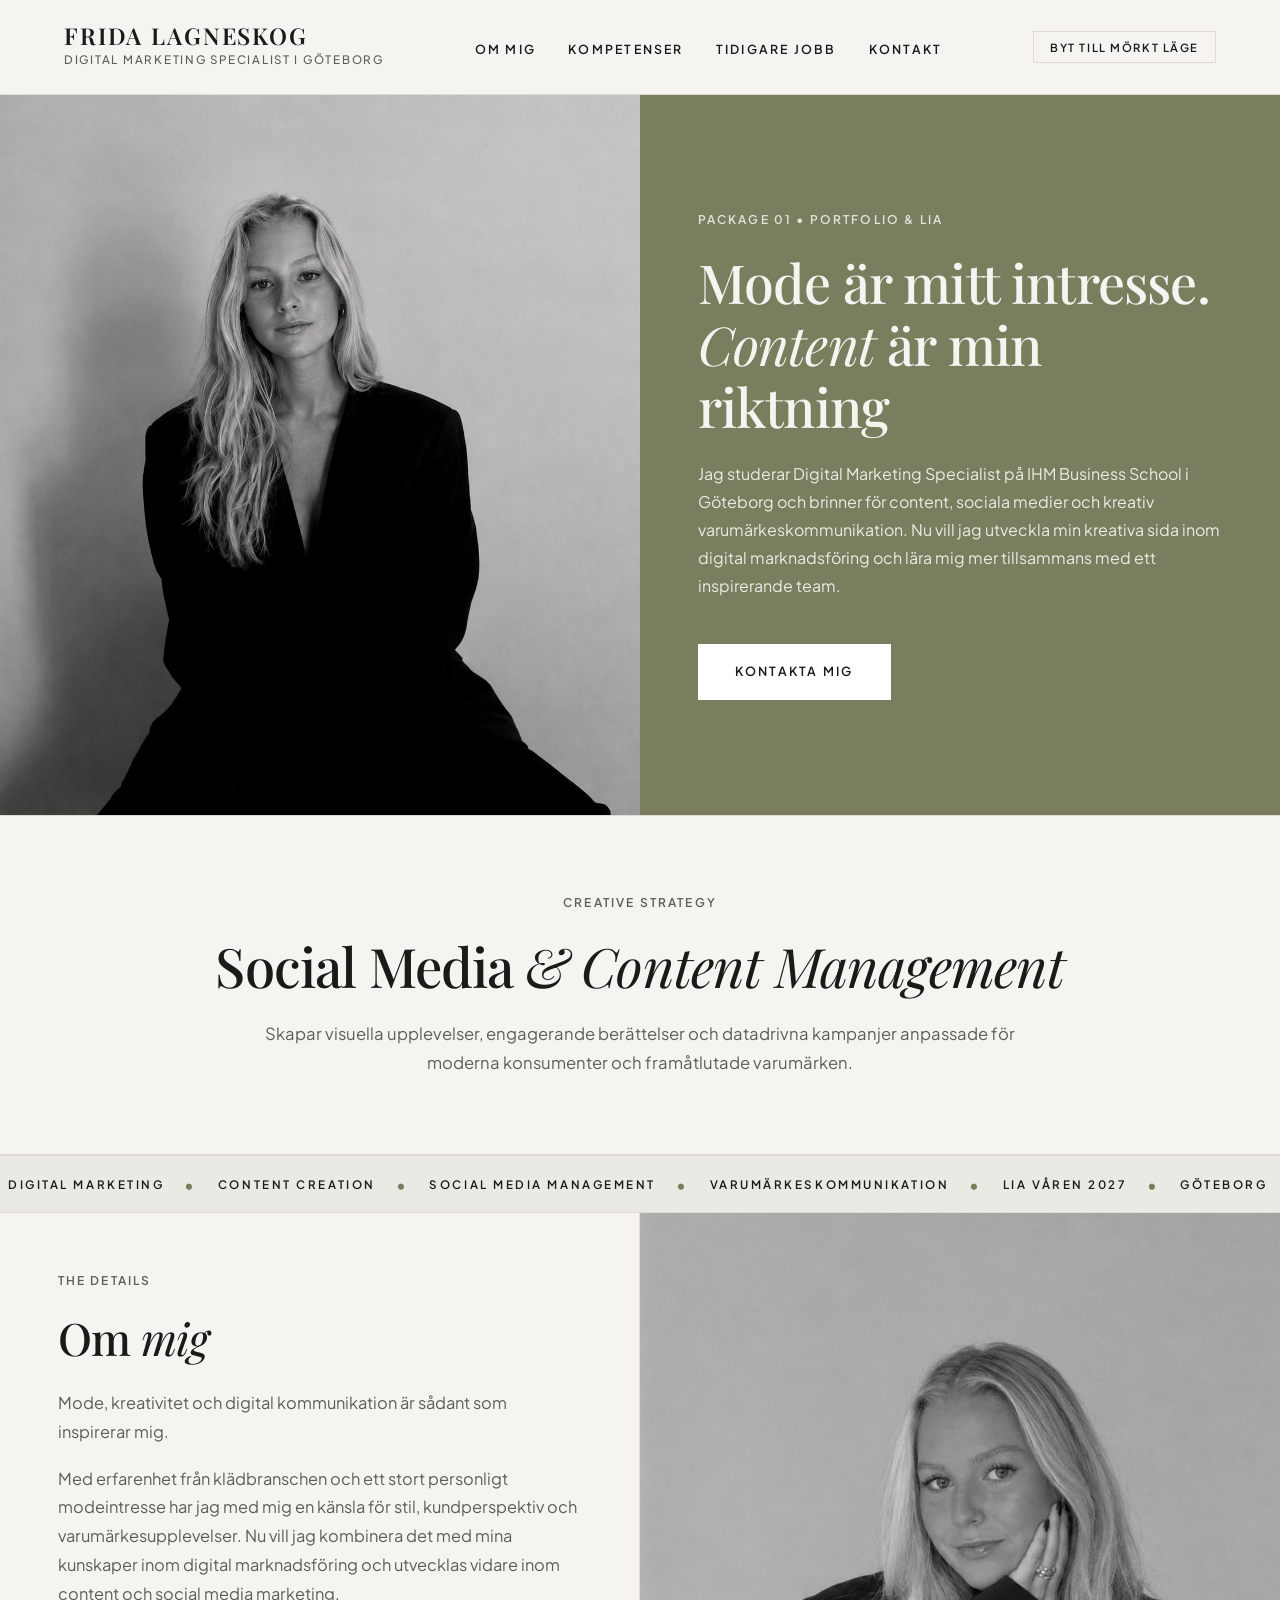
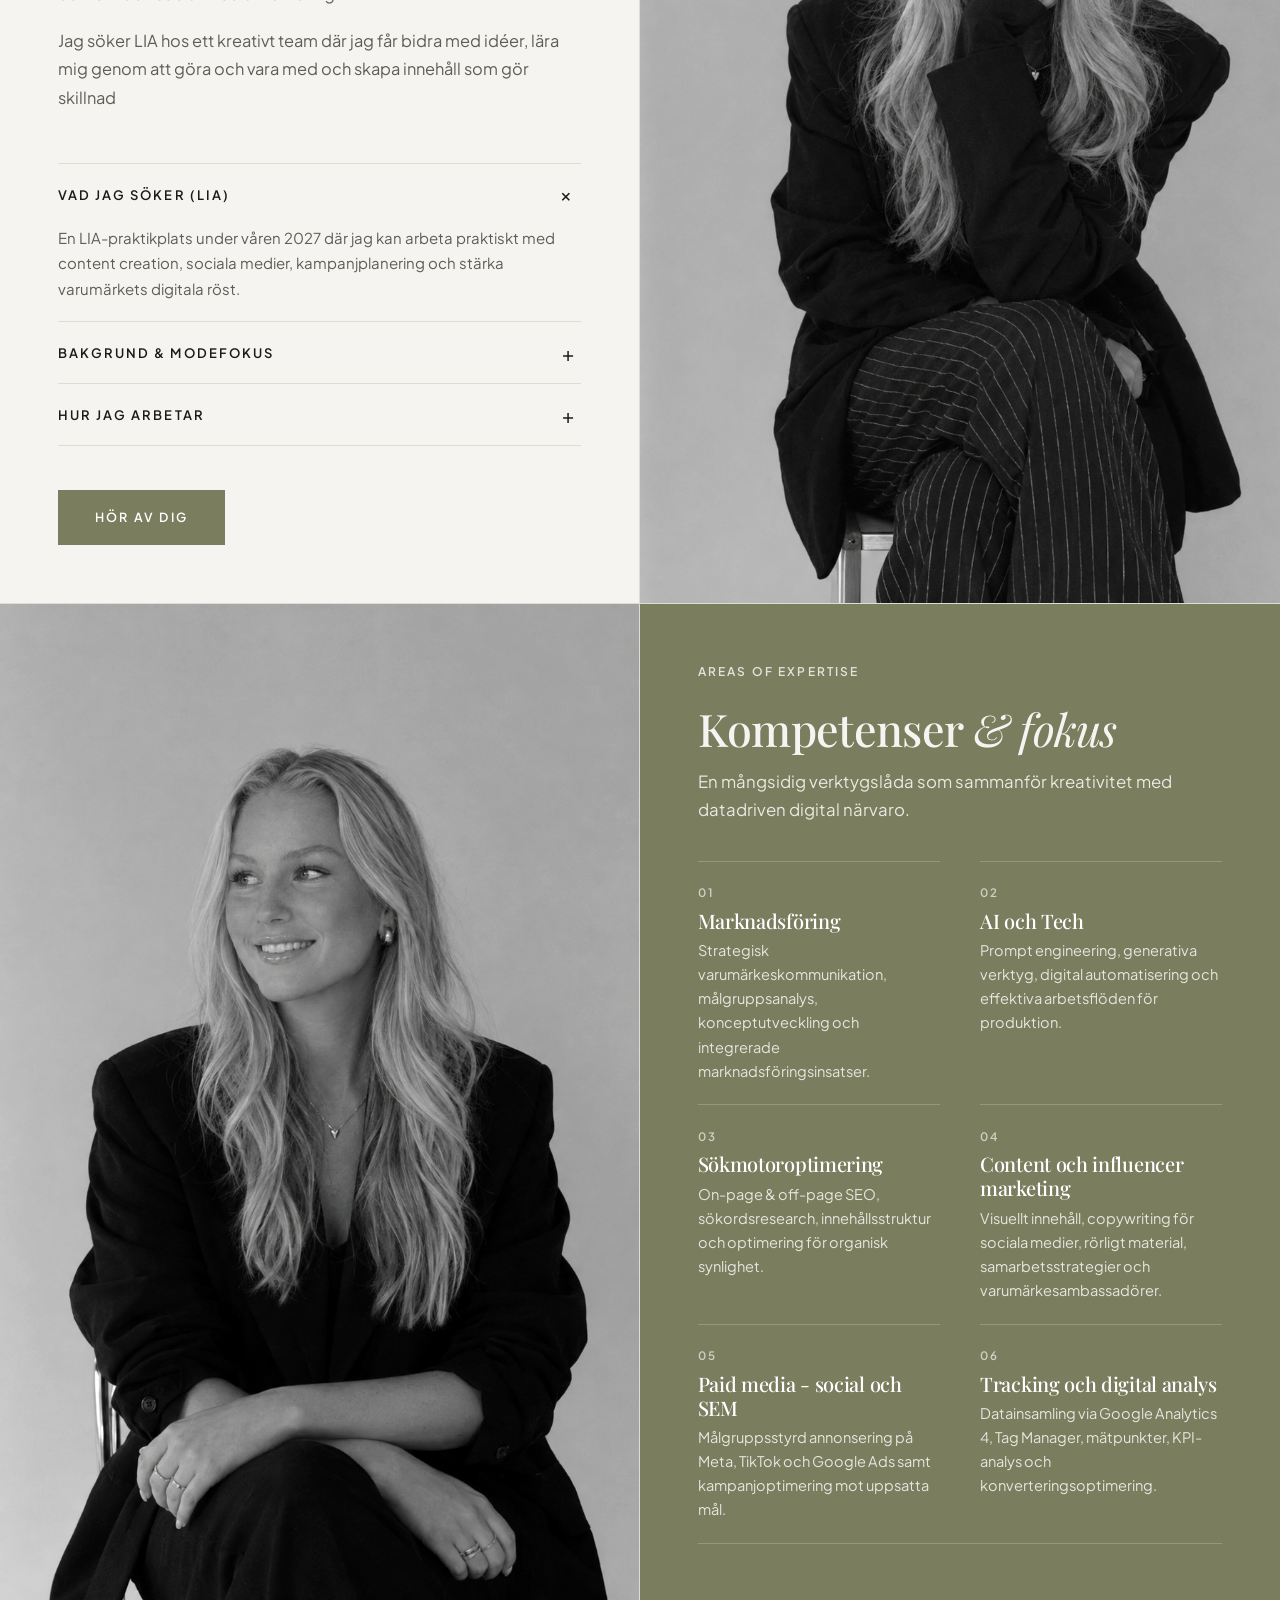
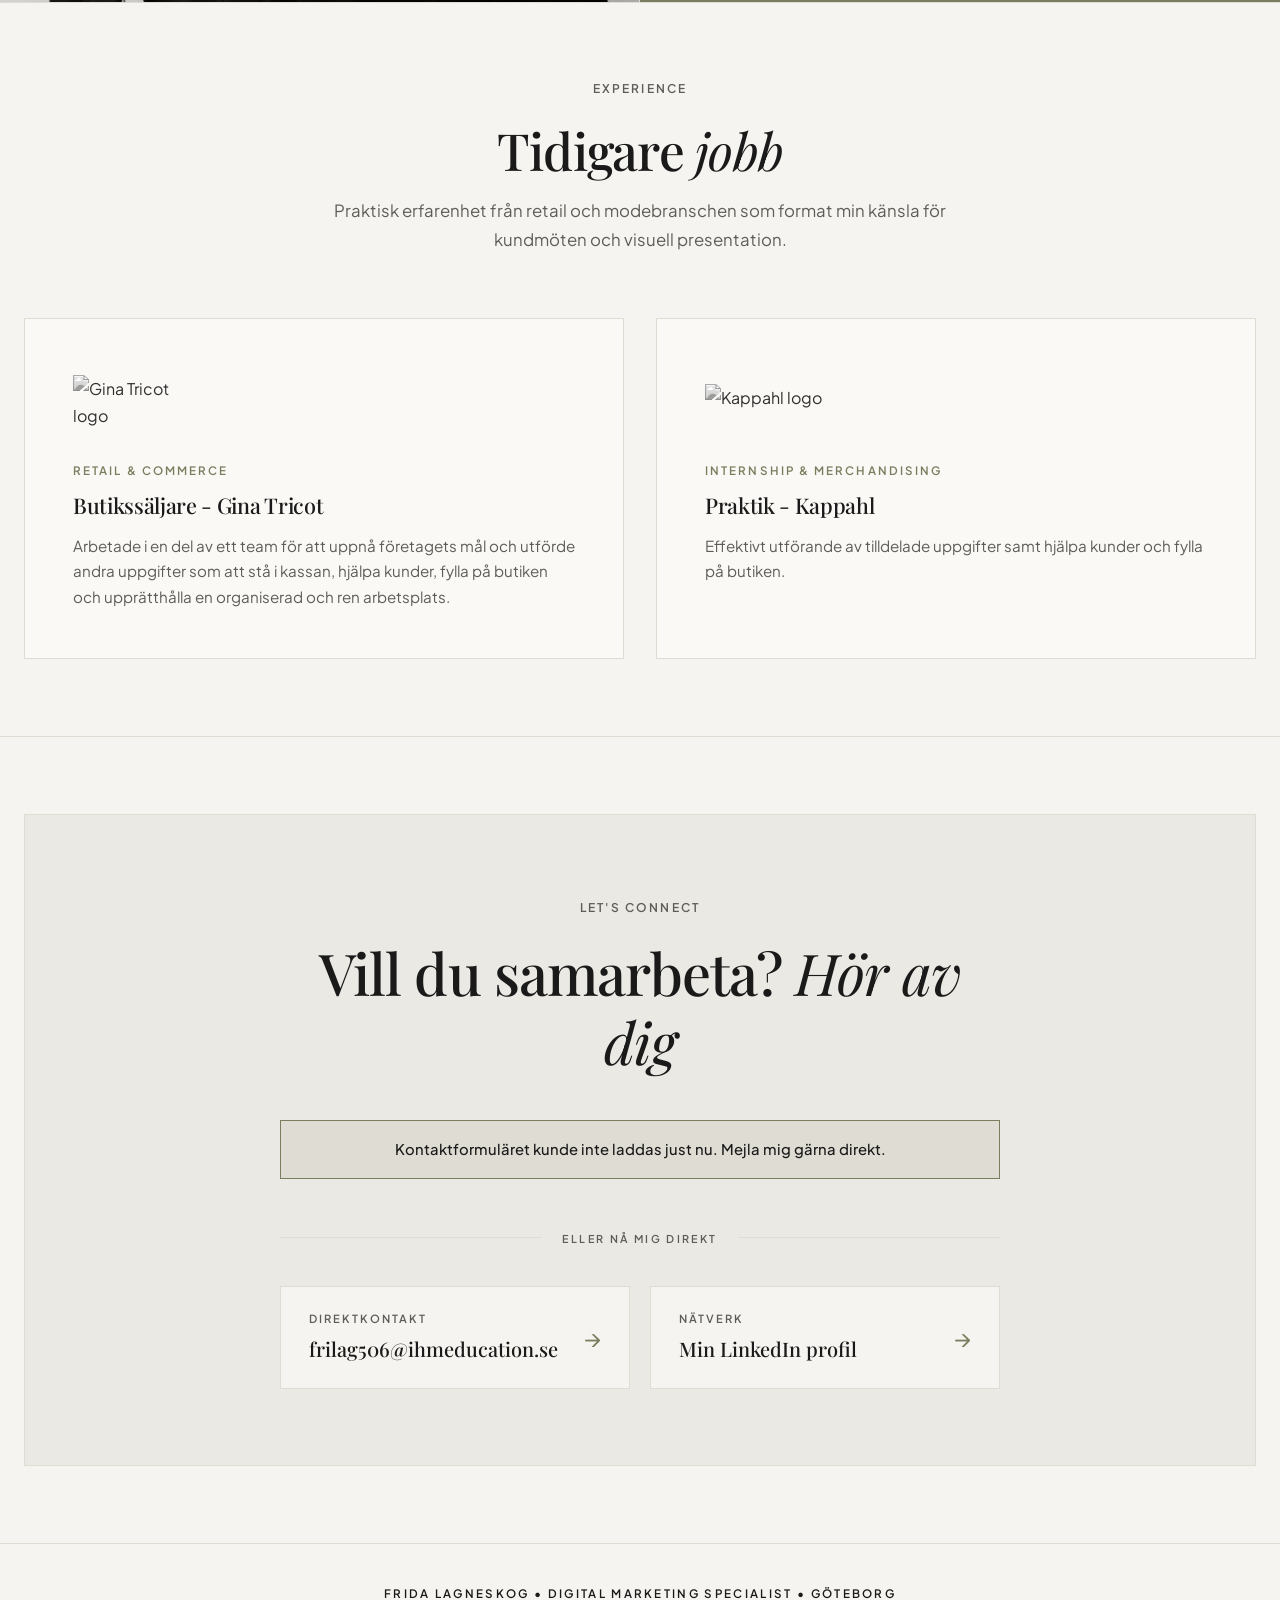
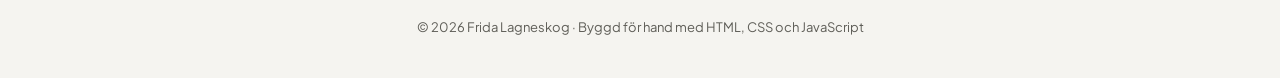
==== commit 5a240d20: "Update LIA availability to spring 2027" ====
--- a/ihm-frida-lagneskog/index.html
+++ b/ihm-frida-lagneskog/index.html
@@ -82,7 +82,7 @@
             <span>CONTENT CREATION</span> <span class="ticker-punkt">&bull;</span>
             <span>SOCIAL MEDIA MANAGEMENT</span> <span class="ticker-punkt">&bull;</span>
             <span>VARUMÄRKESKOMMUNIKATION</span> <span class="ticker-punkt">&bull;</span>
-            <span>LIA VÅREN 2026</span> <span class="ticker-punkt">&bull;</span>
+            <span>LIA VÅREN 2027</span> <span class="ticker-punkt">&bull;</span>
             <span>GÖTEBORG</span> <span class="ticker-punkt">&bull;</span>
             <span>IHM BUSINESS SCHOOL</span> <span class="ticker-punkt">&bull;</span>
             <span>SEO &amp; ANALYTICS</span> <span class="ticker-punkt">&bull;</span>
@@ -91,7 +91,7 @@
             <span>CONTENT CREATION</span> <span class="ticker-punkt">&bull;</span>
             <span>SOCIAL MEDIA MANAGEMENT</span> <span class="ticker-punkt">&bull;</span>
             <span>VARUMÄRKESKOMMUNIKATION</span> <span class="ticker-punkt">&bull;</span>
-            <span>LIA VÅREN 2026</span> <span class="ticker-punkt">&bull;</span>
+            <span>LIA VÅREN 2027</span> <span class="ticker-punkt">&bull;</span>
             <span>GÖTEBORG</span> <span class="ticker-punkt">&bull;</span>
             <span>IHM BUSINESS SCHOOL</span> <span class="ticker-punkt">&bull;</span>
             <span>SEO &amp; ANALYTICS</span> <span class="ticker-punkt">&bull;</span>
@@ -120,7 +120,7 @@
                      <span class="accordion-ikon" aria-hidden="true">+</span>
                   </summary>
                   <div class="accordion-kropp">
-                     <p>En LIA-praktikplats under våren 2026 där jag kan arbeta praktiskt med content creation, sociala
+                     <p>En LIA-praktikplats under våren 2027 där jag kan arbeta praktiskt med content creation, sociala
                         medier, kampanjplanering och stärka varumärkets digitala röst.</p>
                   </div>
                </details>
--- a/ihm-frida-lagneskog/style.css
+++ b/ihm-frida-lagneskog/style.css
@@ -23,17 +23,28 @@
    -------------------------------------------------------------------------- */
 :root {
     /* Primära färger - Ljust redaktionellt läge */
-    --yta: #F5F4F0;              /* Primär mjuk beigegrå off-white bakgrund */
-    --yta-2: #EBE9E3;            /* Sekundär dämpad greige för kort och banners */
-    --yta-kort: #FAF9F6;         /* Mycket ljus yta för kortkontrast */
-    --oliv: #7A7D5E;             /* Dämpad olivgrön / mörk salvia accent */
-    --oliv-mork: #66694D;        /* Djupare olivgrön för hovring */
-    --oliv-ljus: #909472;        /* Mjukare olivton */
-    --text: #1A1A1A;             /* Mörk grafitgrå för högsta läsbarhet */
-    --text-subtil: #5E5D57;      /* Dämpad gråbrun för sekundär brödtext och etiketter */
-    --kant: #DFDCD4;             /* Tunna, eleganta separationslinjer */
-    --kant-mork: #1A1A1A;        /* Mörk linje vid behov av skarp kontrast */
-    --vit: #FFFFFF;              /* Ren krispig vit för knappar och detaljer */
+    --yta: #F5F4F0;
+    /* Primär mjuk beigegrå off-white bakgrund */
+    --yta-2: #EBE9E3;
+    /* Sekundär dämpad greige för kort och banners */
+    --yta-kort: #FAF9F6;
+    /* Mycket ljus yta för kortkontrast */
+    --oliv: #7A7D5E;
+    /* Dämpad olivgrön / mörk salvia accent */
+    --oliv-mork: #66694D;
+    /* Djupare olivgrön för hovring */
+    --oliv-ljus: #909472;
+    /* Mjukare olivton */
+    --text: #1A1A1A;
+    /* Mörk grafitgrå för högsta läsbarhet */
+    --text-subtil: #5E5D57;
+    /* Dämpad gråbrun för sekundär brödtext och etiketter */
+    --kant: #DFDCD4;
+    /* Tunna, eleganta separationslinjer */
+    --kant-mork: #1A1A1A;
+    /* Mörk linje vid behov av skarp kontrast */
+    --vit: #FFFFFF;
+    /* Ren krispig vit för knappar och detaljer */
 
     /* Typografi */
     --typsnitt-rubrik: 'Playfair Display', 'Cormorant Garamond', Georgia, serif;
@@ -435,6 +446,7 @@
     0% {
         transform: translateX(0);
     }
+
     100% {
         transform: translateX(-50%);
     }
@@ -1099,14 +1111,21 @@
    16 · Mörkt Läge (Harmoniskt mörkt redaktionellt läge vid body.morkt)
    -------------------------------------------------------------------------- */
 body.morkt {
-    --yta: #161614;              /* Varm djup grafit- och träkolsbakgrund */
-    --yta-2: #21211D;            /* Subtilt ljusare mörk ton för sektioner */
-    --yta-kort: #1E1E1A;         /* Kortbakgrund i mörkt läge */
-    --oliv: #6E7152;             /* Balanserad mjuk salvia */
+    --yta: #161614;
+    /* Varm djup grafit- och träkolsbakgrund */
+    --yta-2: #21211D;
+    /* Subtilt ljusare mörk ton för sektioner */
+    --yta-kort: #1E1E1A;
+    /* Kortbakgrund i mörkt läge */
+    --oliv: #6E7152;
+    /* Balanserad mjuk salvia */
     --oliv-mork: #5C5E43;
-    --text: #F3F2EE;             /* Ljus off-white text */
-    --text-subtil: #A4A299;      /* Mjuk dämpad ljusgrå text */
-    --kant: #2D2D28;             /* Mörka eleganta linjer */
+    --text: #F3F2EE;
+    /* Ljus off-white text */
+    --text-subtil: #A4A299;
+    /* Mjuk dämpad ljusgrå text */
+    --kant: #2D2D28;
+    /* Mörka eleganta linjer */
     --kant-mork: #E5E3DC;
     --vit: #FFFFFF;
 }
